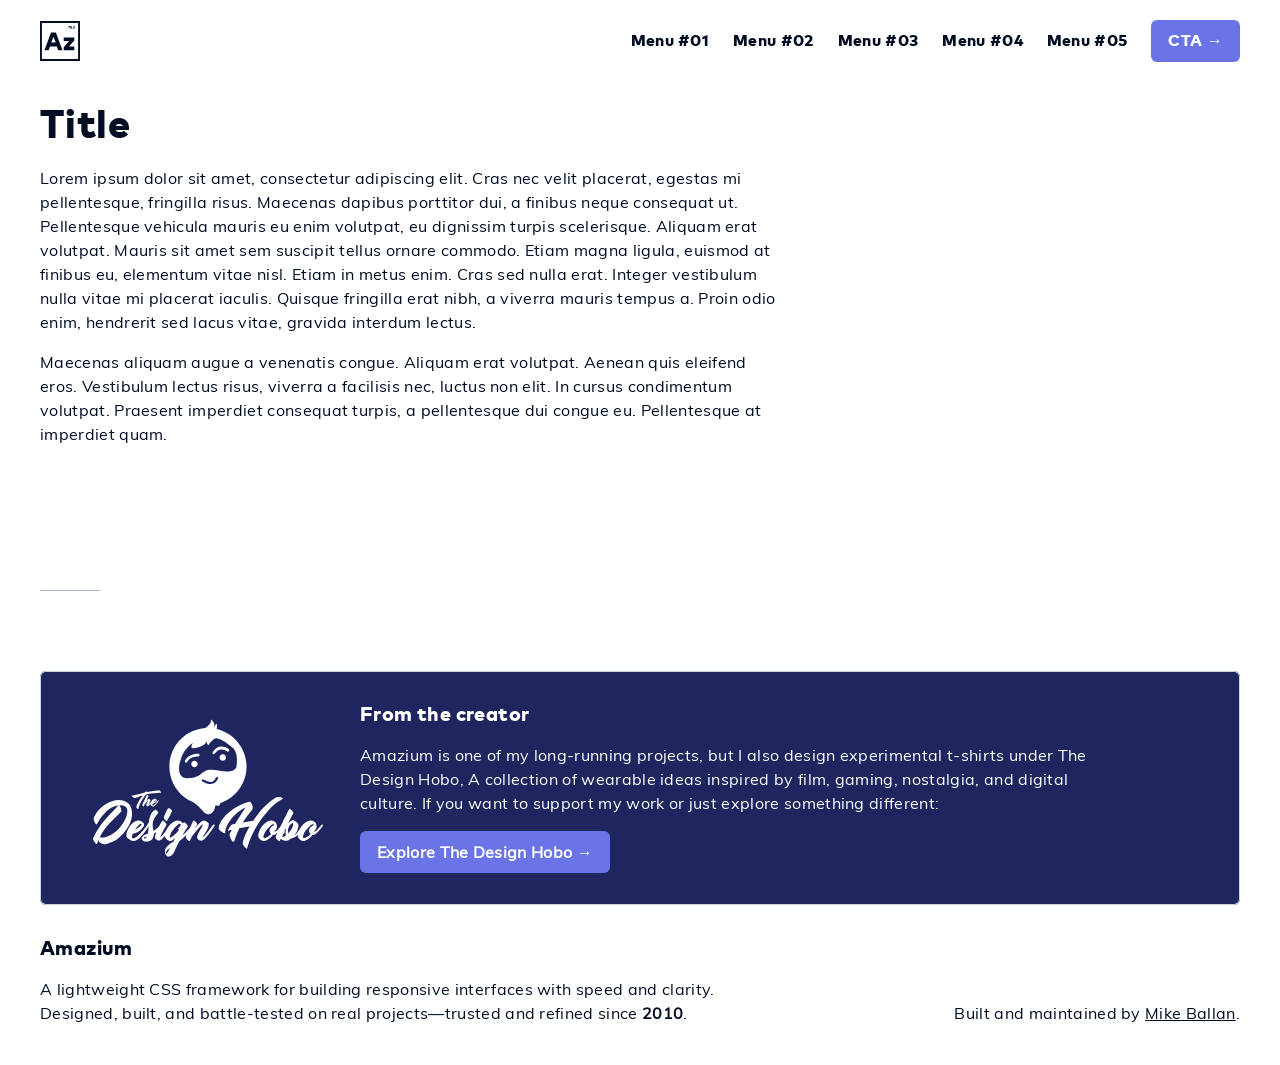
==== navigation.html @ b672241d "New Navigation component Adds new demo page for "Navigation" along with small JS and CSS" ====
<!doctype html>
<html lang="en">
<head>
	<meta charset="utf-8" />
	<title>Amazium</title>
	<meta name="description" content="">
	<meta name="author" content="">
	<!--[if lt IE 9]>
			<script src="http://html5shim.googlecode.com/svn/trunk/html5.js"></script>
	<![endif]-->

	<!-- Mobile Specific Metas -->
	<meta name="viewport" content="width=device-width, initial-scale=1, maximum-scale=1" />

	<!-- CSS - Amazium base -->
	<link rel="stylesheet" href="style/variables.css">
	<link rel="stylesheet" href="style/base.css">
	<link rel="stylesheet" href="style/utilities.css">
	<link rel="stylesheet" href="style/grid.css">
	<link rel="stylesheet" href="style/typography.css">
	<link rel="stylesheet" href="style/layout.css">

	<!-- CSS -->
	<link rel="stylesheet" href="style/avatar.css">
	<link rel="stylesheet" href="style/button.css">
	<link rel="stylesheet" href="style/card.css">
	<link rel="stylesheet" href="style/dialog.css">
	<link rel="stylesheet" href="style/lists.css">
	<link rel="stylesheet" href="style/navigation.css">
	<link rel="stylesheet" href="style/pill.css">
	<link rel="stylesheet" href="style/table.css">

	<!-- CSS - Forms -->
	<link rel="stylesheet" href="style/form-reset.css">
	<link rel="stylesheet" href="style/form-base.css">
	<link rel="stylesheet" href="style/form-behaviour.css">

	<!-- <script type="text/javascript" src="js/jquery-3.4.1.min.js"></script> -->
	<!-- <script type="text/javascript" src="js/active.js"></script> -->
	<script src="js/scripts.js" defer></script>
	
	<!-- Favicons -->
	<link rel="shortcut icon" href="images/favicon.ico">
	<link rel="apple-touch-icon-precomposed" href="images/apple-touch-icon.png">
</head>
<body>

<button class="hamburger" id="hamburger" type="button">
	<svg width="50" height="50" viewBox="0 0 50 50"><line class="line top" x1="12" y1="18" x2="38" y2="18"/><line class="line middle" x1="12" y1="25" x2="38" y2="25"/><line class="line bottom" x1="12" y1="32" x2="38" y2="32"/></svg>
</button>

<nav class="navigation" id="navigation">
	<div class="navigation__title">
		<a href=""><svg xmlns="http://www.w3.org/2000/svg" width="63" height="63" viewBox="0 0 63 63" class="icon icon--logo"><path d="M63 0v63H0V0zm-3 3H3v57h57zM25.044 18l10.352 28h-6.863l-2.043-5.88H15.77L13.728 46H7l10.352-28zM54 26v4.71l-8.332 9.643H54V46H37.354v-4.567l8.332-9.786h-8.332V26zm-32.802-1-3.427 9h6.854zm30.18-14.233q.224 0 .392.172a.574.574 0 0 1 0 .811.533.533 0 0 1-.786 0 .57.57 0 0 1-.002-.81.54.54 0 0 1 .396-.173m3.402-2.7v.807h-1.437l-.015.595h.361l.2.008q.481.044.768.304.343.312.343.83 0 .597-.392.955-.392.36-1.002.359-.41 0-.751-.144a1.8 1.8 0 0 1-.452-.27l-.124-.114.422-.643.111.094q.122.091.289.165.25.111.5.111.251 0 .385-.123a.43.43 0 0 0 .133-.331q0-.38-.511-.422l-.136-.006h-.907l.047-2.174zM48.956 8q.382 0 .693.128.31.13.498.38a.95.95 0 0 1 .188.585q0 .584-.554.85.645.267.645.88a.92.92 0 0 1-.2.59 1.23 1.23 0 0 1-.532.38 2 2 0 0 1-.738.129q-.407 0-.738-.128a1.23 1.23 0 0 1-.532-.382.92.92 0 0 1-.2-.588q0-.617.642-.882-.55-.265-.55-.85 0-.332.187-.583a1.15 1.15 0 0 1 .496-.38Q48.573 8 48.956 8m-1.767.068v.687l-1.447 3.1h-1.011l1.446-2.973h-1.643v-.814zm1.767 2.212a.62.62 0 0 0-.388.12.39.39 0 0 0-.157.326q0 .207.156.32a.64.64 0 0 0 .389.113.64.64 0 0 0 .386-.113.37.37 0 0 0 .156-.32.39.39 0 0 0-.157-.327.6.6 0 0 0-.385-.119m0-1.504a.53.53 0 0 0-.338.106.35.35 0 0 0-.134.295q0 .192.134.301.134.11.338.11a.5.5 0 0 0 .335-.11.37.37 0 0 0 .134-.301.35.35 0 0 0-.134-.295.53.53 0 0 0-.335-.106"/></svg></a>
	</div>
	<ol class="navigation__menu">
		<li><a href="">Menu #01</a></li>
		<li><a href="">Menu #02</a></li>
		<li><a href="">Menu #03</a></li>
		<li><a href="">Menu #04</a></li>
		<li><a href="">Menu #05</a></li>
		<li><a href="" class="btn">CTA →</a></li>
	</ol>
</nav>

<section class="demo--section">
	<div class="grid">
		<div class="grid__item grid__item--span-12">
		<h1>Title</h1>
		<p>Lorem ipsum dolor sit amet, consectetur adipiscing elit. Cras nec velit placerat, egestas mi pellentesque, fringilla risus. Maecenas dapibus porttitor dui, a finibus neque consequat ut. Pellentesque vehicula mauris eu enim volutpat, eu dignissim turpis scelerisque. Aliquam erat volutpat. Mauris sit amet sem suscipit tellus ornare commodo. Etiam magna ligula, euismod at finibus eu, elementum vitae nisl. Etiam in metus enim. Cras sed nulla erat. Integer vestibulum nulla vitae mi placerat iaculis. Quisque fringilla erat nibh, a viverra mauris tempus a. Proin odio enim, hendrerit sed lacus vitae, gravida interdum lectus.</p>
		<p>Maecenas aliquam augue a venenatis congue. Aliquam erat volutpat. Aenean quis eleifend eros. Vestibulum lectus risus, viverra a facilisis nec, luctus non elit. In cursus condimentum volutpat. Praesent imperdiet consequat turpis, a pellentesque dui congue eu. Pellentesque at imperdiet quam.</p>
		</div>
	</div>
</section>

<footer class="demo--section">
	<div class="grid">
		<div class="grid__item grid__item--span-12">
			<hr>
			<div class="card card--design-hobo">
				<div class="card__body">
					<div class="grid">
						<div class="grid__item grid__item--span-3 u-center">
							<svg xmlns="http://www.w3.org/2000/svg" viewBox="0 0 5667 3374" class="icon icon--hobo"><path d="m1539.64 2224.205.6.12 1.158.242 1.102.24.529.122 1.015.24.959.242.457.12.873.242q.843.24 1.573.482a22 22 0 0 1 2.239.897l.613.29q.625.305 1.292.663l.678.37.7.399.358.209.732.437.753.465.775.49 1.203.788 1.251.847.861.597.883.625.904.651.926.678.947.705.969.731.99.759 1.268.985.258.202q12.4 9.737 22.733 23.575t13.434 29.726-10.334 30.237l-1.165 1.355-1.62 1.897-2.128 2.519-2.244 2.682-2.847 3.436-3.014 3.67-1.57 1.925-3.265 4.025-3.433 4.26-3.6 4.497-3.766 4.732-3.267 4.124-2.697 3.417q-22.218 28.188-42.367 65.6-20.15 37.414-34.1 83.54-13.95 46.125-9.817 95.326l.247 3.36.255 3.33.263 3.297.27 3.267.28 3.234.287 3.203.445 4.746.463 4.675.318 3.077.163 1.526.33 3.03q.252 2.26.511 4.485l.35 2.951q.267 2.202.54 4.368l.371 2.872a605 605 0 0 0 3.468 23.14l1.317 7.59 1.086 6.205 1.076 6.108 1.419 7.996 1.402 7.824 1.04 5.757 1.373 7.526 1.354 7.355 1.005 5.405q16.534-9.225 32.55-20.5 16.017-11.275 32.55-24.6 20.667-17.427 37.717-34.851 16.442-16.803 33.363-37.419l1.254-1.532 2.666-3.592 2.037-2.933.504-.942q9.375-17.536 18.45-33.492l1.685-2.955 2.172-3.793 2.143-3.727 2.113-3.66 2.084-3.592 2.732-4.687 2.68-4.568 1.977-3.348 2.589-4.36 1.907-3.192 1.878-3.125 2.458-4.063 2.406-3.945 1.77-2.88 1.74-2.814 1.712-2.746 1.681-2.68 2.273-3.591 1.879-2.949 2.143-3.341 2.347-3.626 2.182-3.332 1.738-2.622 1.618-2.407 1.01-1.485.958-1.39 1.12-1.601.425-.599 1.002-1.392.742-1.006.687-.91.324-.42.46-.583.43-.53.269-.323q5.126-8.096 21.014 1.012 15.89 9.106 33.315 25.803 17.427 16.698 31.266 36.935l.893 1.32a156 156 0 0 1 3.3 5.126l.755 1.243q9.091 15.138 9.915 25.705l-.002.13-.015.28a8 8 0 0 1-.05.46l-.054.336-.068.358-.083.381-.098.404-.113.427-.129.449-.143.472-.159.494-.174.517-.189.54-.204.563-.219.585-.234.608-.38.955-.272.665-.436 1.04-.47 1.09-.505 1.142-.538 1.193-.77 1.67-.832 1.76-.663 1.381-.697 1.431-.982 1.988-1.313 2.613-1.407 2.754-1.541 2.977-1.959 3.753-1.516 2.887-2.617 4.95-2.175 4.082-2.82 5.26-2.337 4.33-3.64 6.703-3.16 5.775-3.938 7.157-4.101 7.405-4.405 7.914-4.5 8.056-4.597 8.198-2.335 4.152-4.74 8.412-3.62 6.402-4.909 8.66-3.745 6.59-3.799 6.668-1.278 2.24a2171 2171 0 0 0-2.47 4.34l-2.44 4.31-3.603 6.409-2.365 4.235-1.171 2.107-2.32 4.19-3.422 6.23-2.244 4.117-2.214 4.087-2.725 5.067-2.678 5.02-1.058 1.995-2.094 3.967q-1.038 1.977-2.063 3.938l-2.033 3.909-1.006 1.943-1.614 3.135-1.821 3.56-1.779 3.501-1.735 3.444-1.693 3.384-1.105 2.225-1.086 2.198-1.594 3.248-1.038 2.134-1.02 2.107-1 2.082-1.466 3.073-.953 2.017-.935 1.99-1.365 2.938-.887 1.926-1.295 2.84-1.252 2.782-.81 1.822-.792 1.796-.773 1.77-1.124 2.607-.461 1.087-.662 1.592-.421 1.035-.405 1.015-.39.995-.372.974-.53 1.422-.492 1.376-.457 1.33-.285.86-.268.84-.253.82-.236.8-.22.778-.204.758-.188.737-.172.717-.08.35-.148.687q-.07.338-.132.665l-.116.645a30 30 0 0 0-.183 1.228l-.068.583q-.03.287-.051.563l-.036.542q-.19 3.721 1.192 5.429 2.535 3.129 8.992-.515l.556-.322.284-.17.578-.36.294-.189.6-.396q.302-.204.613-.42l.627-.445.32-.232.648-.481.663-.507.677-.53.692-.556.705-.58.72-.604.734-.63.749-.653.98-.871.996-.9 1.011-.927 1.027-.955 1.305-1.233 1.328-1.277 1.353-1.32 1.376-1.365 1.119-1.123 1.706-1.736 1.157-1.192 1.172-1.22 1.187-1.249 1.81-1.925 1.226-1.318 1.24-1.346 1.257-1.373 1.271-1.402 1.287-1.43 1.302-1.457 1.318-1.486 1.333-1.513 1.348-1.542 1.363-1.569 1.38-1.597 1.393-1.625 1.41-1.653 2.508-2.961 2.731-3.242 2.773-3.308 2.815-3.374 1.9-2.286 2.885-3.484 3.91-4.747 2.983-3.638 3.023-3.703 4.097-5.041 3.121-3.858 3.163-3.923 4.282-5.334 3.26-4.078 4.413-5.539a2898 2898 0 0 0 30.752-39.391l2.72-3.553.542-1.286q6.84-16.165 15.287-32.404l.85-1.624q22.6-43.041 54.448-83.52t68.832-71.222q36.985-30.744 77.05-48.678t81.16-15.884q26.71 1.024 50.339 12.81 23.628 11.785 46.23 29.206 8.22 8.199 13.869 15.372 5.274 6.696 9.205 13.39l.555.957 20.546-26.644.137-.213q5.21-7.864 20.924 1.238 15.924 9.222 33.388 26.132 17.465 16.908 31.334 37.404.463.684.91 1.36l.882 1.346q12.146 18.746 13.104 32.137l-.186.532-.217.571-.195.485-.214.51-.234.535-.254.56-.273.586-.292.61-.475.963-.34.673-.548 1.056-.798 1.496-.428.786-.678 1.225-.722 1.282-.766 1.338-.81 1.395-.853 1.45-.897 1.508-.622 1.036-1.64 2.7-1.4 2.273-2.46 3.96-3.12 4.986-3.303 5.24-2.303 3.636-3.607 5.666-3.79 5.921-2.628 4.089-4.794 7.429-6.458 9.987-4.696 7.284-5.988 9.31-8.604 13.418-6.303 9.859-3.937 6.172-2.736 4.305-2.705 4.275-2.675 4.245-2.644 4.214-2.614 4.184-2.583 4.154-2.554 4.123-2.522 4.093-3.111 5.074-3.67 6.026-3.006 4.97-1.19 1.974-3.21 5.773-4.996 9.023-4.331 7.852-5.398 9.824-4.666 8.52-3.082 6.148 2.841-2.369a1270 1270 0 0 0 68.559-61.68q34.416-33.306 68.318-71.223a1433 1433 0 0 0 44.367-52.039l2.693-4.187 4.964-9.982 4.594-9.284 2.977-6.042 2.188-4.454 3.561-7.274 4.132-8.485 2.67-5.508 3.24-6.718 2.514-5.242 5.456-11.4 4.81-9.992 3.62-7.461 3.154-6.442 2.274-4.59 1.586-3.163 4.133-9.273 4.084-9.108 3.065-6.786 1.691-3.721 3.05-6.652 2.384-5.136 1.51-3.279 1.361-3.005.826-1.852.94-2.144.839-1.954.597-1.427.532-1.306.241-.607.331-.854.774-2.068.433-1.118.2-.497.278-.668.171-.393.16-.352.148-.31.201-.388.12-.207.055-.088.103-.145q.146-.186.24-.186.517 0 .517 1.024 4.97-7.869 19.954-.157l.84.44.427.23q16.044 8.708 33.124 25.614t30.02 36.886q12.939 19.98 12.939 34.323 0 2.423-2.892 7.07l-.462.728-.244.374-.513.768q-.266.39-.548.794l-2.095 2.985-2.147 3.036-1.093 1.537-2.224 3.112-2.274 3.162q-4.83 6.695-9.662 12.05l-1.32 1.448-.886.983-.55.62-.764.878-.47.55-.436.523-.594.73-.522.669-.307.41-.339.473-.288.43-.101.16-.178.298-.146.27-.628 1.074-1.237 2.135-1.211 2.116q-.3.525-.596 1.05l-1.171 2.088a399 399 0 0 0-2.265 4.118l-1.093 2.031-1.067 2.012a339 339 0 0 0-2.553 4.948l-.975 1.946q-8.661 17.43-13.082 31.81a1547 1547 0 0 1 58.485-76.332q30.537-37.398 59.521-65.574t55.38-44.57 47.1-13.32q1.034.17 2.123.385l1.103.224.561.12 1.143.256 1.17.277q1.479.36 3.043.788l1.264.352.643.184 1.304.384 1.332.406 1.359.427 1.385.448.703.232 1.426.48 1.453.502 1.854.657 1.896.69.77.286 1.562.587 1.587.608 1.615.63 1.642.65 1.668.673q20.185 8.197 39.336 19.468 19.15 11.27 33.124 25.614t15.01 28.689q1.035 39.96-12.422 78.381-13.457 38.423-34.16 75.308a959 959 0 0 1-42.684 69.039l-1.827 2.682q-23.808 34.836-43.476 68.648-5.175 8.198-8.28 15.369-3.106 7.172-1.036 9.221 2.688 3.327 9.742-.907l.571-.35.586-.376.599-.399.305-.209.935-.662.641-.472.655-.496.67-.52.339-.269 1.04-.844.711-.592.725-.617.739-.641.868-.768.998-.896 1.013-.925 1.03-.953 1.043-.982.528-.5 1.337-1.285 1.361-1.328.551-.544 1.114-1.108 1.13-1.137 1.145-1.165 1.16-1.193 1.176-1.222 1.191-1.25 1.207-1.277 1.222-1.307 1.238-1.334 1.253-1.363 1.268-1.391 1.284-1.42 1.3-1.447 1.315-1.476 1.33-1.504 1.346-1.532 1.362-1.56 1.376-1.59 1.393-1.617 2.117-2.478 1.431-1.688 2.673-3.17 2.713-3.234 2.754-3.298 3.734-4.496 2.848-3.448 3.86-4.696 3.932-4.81 2.997-3.682 3.036-3.746 4.112-5.095 5.241-6.528 5.353-6.706 3.266-4.109 1.098-1.384a3002 3002 0 0 0 52.792-68.648l54.458-72.958 6.305-8.425 7.133-9.5 5.923-7.858 6.688-8.838 6.448-8.482 4.459-5.841 4.337-5.66q7.245-6.147 15.527-6.66 8.28-.51 13.974 3.075t7.764 11.27q2.07 7.684-1.035 16.906l-6.954 10.899-5.409 8.435-4.25 6.608-9.778 15.145-6.406 9.883-10.162 15.628a2032 2032 0 0 1-14.634 22.144l-3.352 4.987a2247 2247 0 0 1-12.019 17.643l-3.516 5.095-3.552 5.12a2490 2490 0 0 1-10.875 15.5l-3.698 5.215-3.734 5.24a2366 2366 0 0 1-62.108 82.991q-32.09 40.984-63.144 72.746t-59.521 50.205-50.204 15.37q-12.423-2.05-28.984-9.222a189.3 189.3 0 0 1-31.572-17.418q-15.01-10.245-25.361-23.053t-10.352-27.152q-2.07-23.566 7.246-51.742t24.844-58.914q20.158-41.901 44.241-78.459l1.305-1.972q24.844-37.397 44.511-76.332l.93-1.942.91-1.915 1.753-3.747 1.26-2.738.812-1.79 1.18-2.636.758-1.722.738-1.694.717-1.667.695-1.64 1.002-2.408.642-1.57.62-1.544.302-.761.588-1.502.567-1.474.81-2.16.762-2.099.481-1.364.347-1.012.328-.986q.159-.487.307-.96l.289-.936.136-.458.259-.896q.31-1.106.56-2.13l.19-.807.17-.782.15-.756q1.262-6.688-.665-9.232-2.259-2.794-7.905-.406l-.546.239q-.83.376-1.728.858l-.607.334-.31.175-.629.368-.645.392-.661.416-.336.216-.684.451-.699.474-.714.498-.73.521-.745.545-.76.568-.777.592-.79.615-.402.316q-.527.417-1.061.847l-1.078.875-1.094.9-1.111.93-1.128.955-1.144.982-1.161 1.01-1.475 1.3-1.5 1.342-1.22 1.104-1.235 1.132-1.885 1.748-1.278 1.199-1.947 1.85-1.985 1.91-1.344 1.307-1.361 1.335-1.377 1.361-1.395 1.39-1.41 1.415-1.428 1.443-1.444 1.47-1.46 1.497-1.478 1.524-1.494 1.55-1.51 1.58-1.528 1.604-1.762 1.864-3.007 3.195-3.051 3.26-3.095 3.326-2.088 2.254-3.169 3.434-3.212 3.5-3.257 3.566-3.3 3.63-2.226 2.458-3.374 3.74-3.418 3.805-3.462 3.87-2.332 2.617-2.352 2.646-4.763 5.378-3.624 4.11q-27.948 31.763-56.415 66.087a3955 3955 0 0 0-52.078 64.115l-7.05 8.893-4.174 5.283-4.086 5.18-6.933 8.82-3.84 4.9-3.748 4.796-6.345 8.147-4.364 5.628-5.052 6.542-3.256 4.233-2.228 4.422-2.187 4.36-1.434 2.875-2.814 5.667-1.38 2.794-2.033 4.14-1.333 2.727-1.965 4.04-1.287 2.659-1.896 3.939-1.24 2.592-1.827 3.839-1.194 2.525-1.758 3.738-1.715 3.678-1.674 3.618-1.093 2.378-1.605 3.517-1.047 2.31-1.536 3.417-1 2.244-.983 2.218-1.645 3.726-1.408 3.151-1.358 3.004-1.052 2.297-.515 1.113-1.005 2.155-.974 2.061-.943 1.967-.911 1.871-.664 1.342-.857 1.707-.622 1.218-.605 1.165-.587 1.111-.57 1.059-.552 1.005-.358.64-.523.918-.339.582-.33.558-.324.534-.623.998-.3.464-.435.651-.417.598-.269.37-.26.345-.377.474-.242.287-.233.263-.226.239-.11.11q-5.175 8.197-20.703 0t-32.09-24.59q-16.56-16.393-30.018-36.373t-14.492-34.323a11.5 11.5 0 0 1-.093-1.943l.02-.499q.015-.255.036-.522l.051-.546.031-.282.074-.583.088-.607.104-.63.119-.655.133-.68.073-.348.24-1.082.179-.751.194-.776.209-.8.224-.823.239-.848.254-.872.27-.896.283-.92.3-.945.314-.969.5-1.498.352-1.028.367-1.053.382-1.077.397-1.102.624-1.697.658-1.751.691-1.806.726-1.86.76-1.914 1.215-3.02 1.514-3.715 1.307-3.17 1.077-2.586 1.665-3.96 1.144-2.693 1.17-2.738 1.232-2.862-.705.738q-24.39 25.479-48.627 47.97l-1.671 1.548a2078 2078 0 0 1-129.445 110.164l-7.965 16.321-6.664 13.603-8.695 17.687-9.102 18.446-6.612 13.364q-.96 1.936-1.922 3.889l-1.93 3.923-1.938 3.957-1.946 3.992-1.954 4.026-1.963 4.061-1.97 4.095-1.979 4.13-1.986 4.164-1.995 4.198-2.003 4.233-2.011 4.267-2.02 4.301-2.027 4.336-2.035 4.37-2.043 4.406-2.052 4.439-2.06 4.473-2.068 4.508-2.076 4.543-2.084 4.577-3.141 6.93-20.622 43.517-10.246 21.723-1.116 2.356-1.106 2.322-1.098 2.286-1.628 3.365-1.074 2.2-1.064 2.164-1.056 2.13-1.046 2.094-1.036 2.06-1.028 2.026-1.018 1.99-1.008 1.955-1 1.921-.99 1.886-1.468 2.763-.966 1.799-.958 1.763-.948 1.73-1.172 2.111-.233.416q-9.76 17.422-19.519 30.231l-1.363 1.78-.695.898-1.414 1.816-.72.917-1.466 1.852q-.743.932-1.5 1.876l-1.535 1.901-1.568 1.926-1.603 1.95-1.637 1.973-1.67 1.999-1.706 2.022-1.74 2.048-1.773 2.071-1.808 2.096-.917 1.057-1.736 1.29q-.867.64-1.729 1.265l-1.72 1.241q-8.583 6.145-16.768 11.07l-1.633.972q-23.213 13.688-43.19 17.468-29.794 5.636-51.881-5.124-22.088-10.761-35.957-33.306t-18.492-50.214-.514-56.876 18.492-52.776q36.984-58.413 84.755-95.818 46.887-36.712 105.154-72.93l2.203-1.367 40.066-89.156-2.32 2.309-2.398 2.372-3.315 3.261-3.45 3.374-3.584 3.486-3.72 3.6-4.348 4.182-.494.474a475 475 0 0 1-27.738 24.594q-14.382 11.786-28.251 20.496t-26.197 9.736q-14.383 2.05-30.307-2.05t-28.252-11.273q-31.847-17.42-59.071-44.578-27.225-27.155-30.307-62a191 191 0 0 1-.202-4.434l-.047-1.593-.543.656q-21.904 26.367-43.313 48.327l-1.338 1.369q-30.752 31.369-58.942 49.584-1.375.888-2.735 1.726l-1.355.825q-25.675 15.441-45.627 12.627-12.3-2.023-27.677-8.095t-28.19-15.685-22.04-21.25q-9.225-11.637-9.225-25.804-1.025-31.37 10.763-72.858 8.454-29.749 20.332-61.058l1.224-3.211-.006-.004-.758.547a355 355 0 0 1-7.151 4.985l-.93.63q-24.284 16.401-53.217 31.776 0 23.576-4.65 47.15-4.65 23.576-16.017 52.276-17.567 43.05-50.117 64.064-32.55 21.012-67.167 28.188t-65.617 3.587l-1.922-.228-1.892-.234-.935-.12-1.847-.246a299 299 0 0 1-2.713-.38l-1.771-.263-.874-.134-1.726-.274q-1.283-.207-2.531-.423l-1.65-.29-.814-.148-1.604-.302-2.35-.465-1.53-.319q-.756-.161-1.498-.325l-1.468-.333a154 154 0 0 1-2.846-.687l-1.377-.354-1.347-.36q-7.993-2.187-13.805-4.878-46.5-21.525-49.084-58.425-2.582-36.9 30.484-70.726 12.16-12.925 37.098-24.038l1.735-.764q1.313-.571 2.66-1.139l1.81-.753q1.37-.564 2.774-1.122l4.59-1.807 10.061-3.934 7.859-3.054 9.506-3.675 12.76-4.902 13.36-5.101 9.244-3.512 9.51-3.6q7.233-46.125 10.85-95.327l.264-3.562.265-3.53.534-6.96.54-6.832.408-5.038.412-4.964.414-4.892.418-4.818.42-4.746.283-3.122.426-4.624.428-4.55.432-4.477.435-4.403.439-4.33.44-4.258.445-4.184.298-2.749.45-4.062q0-1.025.028-1.993l.035-.957-.086-.011-1.819 2.91-1.421 2.261-1.446 2.292-2.969 4.677-1.522 2.386-2.33 3.636-3.195 4.956-3.295 5.081-3.396 5.205-2.613 3.986-2.669 4.055-2.726 4.125-3.16 4.762-2.78 4.18-4.223 6.331-4.285 6.402-2.89 4.307-2.92 4.34-4.429 6.568-4.491 6.64-4.554 6.71-3.07 4.514-4.656 6.83-4.719 6.902-.972 1.406-1.968 2.834q-.993 1.424-2 2.861l-2.547 3.616-2.596 3.66-1.053 1.476-2.13 2.972-2.707 3.756-2.757 3.799-2.243 3.07-2.275 3.099-2.307 3.126-2.339 3.154-2.371 3.182-2.404 3.21-2.436 3.238q-19.619 26.016-41.817 52.54a1321 1321 0 0 1-45.43 51.52q-23.232 24.995-44.915 43.358-6.79 6.338-15.029 12.81l-1.75 1.364q-1.325 1.025-2.686 2.052l-1.83 1.372q-12.004 8.926-26.717 18.109-29.427 18.363-56.272 22.444-11.626 1.641-28.264-.018l-1.813-.189a231 231 0 0 1-6.577-.813q-1.448-.2-2.858-.408l-1.864-.282-.92-.143-1.814-.294-1.78-.3q-.442-.076-.879-.154l-1.731-.312a215 215 0 0 1-2.535-.483l-1.648-.332q-.816-.168-1.615-.34l-1.582-.347-1.55-.354q-8.043-1.884-14.258-4.192l-.588-.22a206 206 0 0 1-8.365-3.32l-1.747-.745a268 268 0 0 1-5.388-2.392l-1.845-.85a326 326 0 0 1-5.683-2.714l-1.944-.957-1.968-.985q-.99-.499-1.992-1.01l-2.017-1.039-1.018-.529-2.054-1.077a461 461 0 0 1-2.078-1.105l-2.104-1.131q-21.683-11.733-41.816-27.545t-34.59-33.667q-14.454-17.853-15.487-35.196-3.098-35.707 7.227-78.045 10.326-42.337 30.976-85.186 20.65-42.848 49.56-82.635t64.016-70.394 73.825-48.459 80.02-15.813q26.845 1.02 50.076 12.753 23.232 11.732 46.98 29.075 6.29 6.216 11.353 12.079l1.11 1.298q12.317 14.56 16.963 26.92 6.712 17.854 3.614 34.177t-14.455 32.136l-1.7 2.357-1.733 2.384q-.876 1.2-1.768 2.413l-1.802 2.44-1.835 2.47-.93 1.244-1.887 2.51-1.92 2.54-.974 1.28-1.971 2.58q-.995 1.296-2.006 2.608l-2.04 2.637-2.073 2.664-3.174 4.05q-26.846 35.707-59.37 60.7-32.524 24.996-64.531 41.829t-60.919 25.505l-1.01.301-2.004.59-1.978.571-1.953.552-1.927.533-1.901.515-1.877.495-1.85.477-1.826.458q-.906.224-1.8.438l-1.775.42-.877.204-1.737.392q-.862.19-1.71.373l-1.686.354-1.66.335q-.825.163-1.635.317l-1.61.297q-9.18 1.658-16.68 2.07-.55 1.087-1.082 2.158l-1.046 2.122a269 269 0 0 0-5.099 11.022q-3.098 7.141-5.162 13.263a516 516 0 0 0-9.81 27.545q-4.646 14.283-6.194 26.525t2.581 20.914 17.553 10.712q18.114 2.557 43.796-7.703l1.563-.634a194 194 0 0 0 8.848-3.905q24.393-11.478 51.4-30.702l2.405-1.724a513 513 0 0 0 15.89-11.953q37.17-29.075 76.405-69.373 38.344-39.382 73.73-86.07l1.644-2.176 66.306-87.1.992-1.808.039-.163q.63-2.536 1.803-5.253l.225-.511 56.834-91.227.082-1.66q1.07-20.811 4.05-44.465 3.102-24.6 11.368-51.251 11.366-45.1 29.45-85.076 18.083-39.975 40.817-63.551l2.33-2.304 1.528-1.504 2.256-2.208 2.211-2.15 2.168-2.093 2.821-2.701 2.064-1.959 1.352-1.273 1.332-1.249 1.312-1.222 1.931-1.786 1.264-1.158 1.243-1.133 1.224-1.107 1.204-1.082 1.184-1.056 1.74-1.536 1.136-.992 1.666-1.44 1.086-.929 1.066-.902 1.047-.877 1.027-.851 1.008-.826 1.22-.99 1.794-1.431.587-.464 1.16-.905 1.138-.878 1.118-.85 1.638-1.223 1.067-.78 1.304-.937 1.272-.893q.502-.348.995-.683l.974-.655q.48-.32.953-.628l.933-.6.912-.57q.226-.141.448-.276l.881-.53.861-.502a55 55 0 0 1 3.619-1.915l.376-.178q8.784-4.1 13.95-3.075M1897 3159l-29.028 25.723-1.945 1.72-1.968 1.755-1.993 1.789-2.016 1.822-2.04 1.858-2.064 1.891-2.087 1.926-3.176 2.953-2.147 2.011-2.171 2.046-2.195 2.08-2.219 2.114-3.372 3.235-1.136 1.096q-16.515 15.948-27.526 32.411t-13.513 30.353q-2.503 13.89 10.51 22.122 6.347 3.625 14.681-4.753l.54-.553a48 48 0 0 0 1.644-1.809l.556-.653q.14-.165.28-.335l.563-.69q.564-.704 1.137-1.457l.575-.765.579-.79.291-.405.732-1.038.443-.642q.803-1.175 1.64-2.427l.676-1.013 1.11-1.682 1.138-1.745 1.167-1.808.793-1.24 1.214-1.914 1.663-2.65 1.28-2.062 1.752-2.847 2.26-3.717 1.394-2.315 1.903-3.184 2.45-4.14 2.017-3.438 1.027-1.761 2.093-3.607 1.602-2.779 2.734-4.772 2.244-3.945 2.876-5.089 10.045-19.385 6.471-12.511q8.009-15.495 15.572-32.812zm2675.48-1251.86q33.475 1.536 58.71 10.751 25.236 9.216 38.11 22.528a64 64 0 0 1 2.238 2.431l.578.675q9.318 11.066 3.88 17.374-57.68 23.55-121.025 67.583-63.345 44.031-128.75 104.958t-131.325 135.678-127.72 159.741-118.965 177.661-105.575 188.413-85.49 193.02-59.74 191.486q-1.882 6.55-10.215 3.694l-.638-.229a28 28 0 0 1-.992-.393q-9.784-4.097-22.66-14.336-12.874-10.24-26.265-25.6-13.389-15.36-24.72-30.72t-18.54-28.67q-7.21-13.313-5.15-20.48.295-8.778 1.514-18.767l.253-2.01q1.05-8.087 2.69-16.952l.42-2.228q.215-1.12.438-2.252l.457-2.277q.232-1.145.475-2.3l.493-2.326q.252-1.168.512-2.349l.531-2.373.549-2.398q.279-1.204.568-2.422l.586-2.446.3-1.233.613-2.482.633-2.507.323-1.263.66-2.543.337-1.28.688-2.58.35-1.3a743 743 0 0 1 4.538-16.001l.974-3.27.495-1.644 1.006-3.304.512-1.661 1.04-3.34 1.062-3.362a963 963 0 0 1 6.834-20.66l1.216-3.524 1.238-3.547.627-1.783 1.272-3.582.644-1.8 1.304-3.616 1.326-3.64q.67-1.826 1.349-3.663l1.37-3.686q1.036-2.775 2.097-5.573l1.426-3.744a1334 1334 0 0 1 2.18-5.66l1.48-3.802q1.16-2.961 2.346-5.948l1.595-3.99q.804-2.002 1.62-4.013l1.645-4.034a1278 1278 0 0 1 2.514-6.089l1.707-4.085.863-2.05 1.745-4.117q10.982-25.796 23.914-53.224l2.082-4.399q2.094-4.41 4.238-8.86l2.157-4.462 2.181-4.483 2.207-4.503 2.231-4.525q17.757-35.883 37.98-73.403l3.127-5.782q3.926-7.24 7.943-14.54l3.228-5.85a2880 2880 0 0 1 18.277-32.518l-9.053 1.266-9.097 1.278-13.724 1.94-9.203 1.31-13.884 1.985-9.31 1.34-9.352 1.35-9.395 1.364-14.173 2.068-14.268 2.095-9.566 1.411q-62.315 9.215-127.205 20.48-41.2 79.871-71.585 157.693t-57.164 163.838q-9.27 27.647-28.325 17.92-9.4-4.8-19.052-14.458l-1.044-1.059q-4.44-4.558-8.934-10.143l-1.058-1.328a201 201 0 0 1-6.379-8.565l-1.068-1.527-1.07-1.556-.535-.788q-20.085-29.696-35.535-70.655-15.212-40.33-15.447-75.695l-.003-1.104 57.68-111.614-5.259 1.587a3441 3441 0 0 1-41.606 12.237 923 923 0 0 0-46.865 14.848q-6.545 2.789-5.027-5.391l.112-.567.063-.293.14-.605.077-.312a69 69 0 0 1 1.688-5.608l.386-1.098q.898-2.5 2.043-5.246l.522-1.233q.4-.933.828-1.895l.583-1.294.607-1.318.313-.668.643-1.354.669-1.38.693-1.403.717-1.427.742-1.452.869-1.673.998-1.9 1.026-1.93 1.055-1.963 1.084-1.995 1.112-2.027 1.14-2.058 1.17-2.091 1.197-2.122 1.226-2.155 1.254-2.186 1.283-2.218 1.312-2.25 1.34-2.282 1.368-2.313 1.398-2.346 2.149-3.578q12.36-20.48 25.235-38.4t24.72-30.719l.462-.498.915-.974.9-.944.887-.914.872-.885q.432-.434.858-.854l.843-.824.416-.401.823-.78a93 93 0 0 1 1.992-1.818l.773-.674.758-.645q.75-.63 1.473-1.2l.715-.555.7-.525q2.95-2.169 5.383-3.256l.285-.125 79.31-17.407 3.793-6.408q56.976-96.123 118.776-192.245 63.861-99.327 132.87-201.725-77.25 33.792-146.26 83.455t-126.174 107.006-101.97 118.782q-44.805 61.44-74.16 118.782-29.355 57.343-42.745 106.494l-.586 2.176-.286 1.082-.559 2.15q-.549 2.142-1.062 4.249l-.503 2.098-.245 1.043-.476 2.073q-8.873 39.219-4.523 66.024 2.06 13.312-7.725 14.848t-26.265-4.608-36.565-17.92q-20.085-11.775-37.595-25.6-17.511-13.823-30.9-27.135-13.39-13.311-15.45-23.551-13.39-34.816 2.06-89.599 13.336-47.286 46.24-101.44l1.617-2.645a648 648 0 0 1 7.563-12.006l1.745-2.691q19.435-29.818 44.125-60.525l2.421-2.997q27.38-33.75 61.089-68.572 65.919-68.095 152.955-132.094 87.035-63.999 193.124-117.246 106.09-53.247 227.63-88.062 5.657-2.812 7.862 5.528l.158.633.15.663.07.344 3.09-5.12.135-.195q4.16-5.826 14.8 1.73 10.816 7.68 22.66 24.064 11.845 16.384 22.66 39.424t15.45 48.639.515 51.199-20.6 46.08l-3.933 4.722-1.957 2.355-3.895 4.698-3.87 4.681-3.845 4.666-3.82 4.65-1.9 2.318-3.78 4.625-3.756 4.608-3.73 4.593-3.706 4.576-1.843 2.282-3.667 4.552-3.642 4.535-3.617 4.52-3.591 4.502-1.786 2.246-3.553 4.478-3.528 4.463-4.374 5.555-4.335 5.53-4.295 5.504-4.256 5.479-3.375 4.365-3.35 4.348-3.326 4.333-1.653 2.16-3.287 4.308-3.262 4.292-4.845 6.407-3.199 4.25-3.173 4.236-4.712 6.322-3.11 4.194-4.617 6.26-1.527 2.08q-1.93 2.633-3.848 5.258l-3.822 5.243-3.793 5.227-1.886 2.607-3.753 5.204q-4.672 6.495-9.26 12.94l-3.655 5.149a2841 2841 0 0 0-19.612 28.037l-3.477 5.047q-4.328 6.299-8.57 12.548l-3.38 4.992-3.351 4.976-3.325 4.96q-1.655 2.477-3.297 4.946l-3.269 4.93-1.624 2.458-3.228 4.906a2322 2322 0 0 0-9.519 14.623l-3.117 4.843-1.549 2.415 255.44-40.96 2.236-3.37q52.644-79.22 114.67-158.93a2009 2009 0 0 1 134.414-155.646q71.07-74.238 148.32-139.774 77.25-65.535 160.68-115.71 32.96-15.36 66.435-13.823m-3913.776 77.856q84.33 6.141 141.408 34.29 57.077 28.147 91.53 70.114 34.451 41.966 50.392 93.656 15.66 50.784 18.914 104.036l.112 1.903q4.113 69.603-9.77 136.135-13.884 66.531-40.623 128.457-26.74 61.926-63.248 118.222-36.51 56.296-76.617 104.916-40.109 48.62-81.76 89.05a1470 1470 0 0 1-6.145 5.93l-3.815 3.648-3.795 3.6-3.022 2.848q-6.785 6.373-13.44 12.448l-2.952 2.686q-2.21 2.003-4.405 3.972l-2.92 2.612-2.907 2.582-3.617 3.186-3.597 3.14q-1.434 1.247-2.863 2.48l-2.85 2.448a974 974 0 0 1-4.252 3.62l-2.818 2.375a918 918 0 0 1-4.205 3.508l-2.786 2.302a851 851 0 0 1-8.285 6.73q-19.258 16.327-45.936 32.654l-2.498 1.52a549 549 0 0 1-10.312 6.074l-2.658 1.52a626 626 0 0 1-9.557 5.315q-43.194 23.543-90.501 42.99t-94.1 31.73q-46.794 12.285-83.817 13.307-18.511 0-40.108-8.189t-41.137-21.494a178.7 178.7 0 0 1-34.967-31.22q-15.426-17.91-22.625-38.383a616 616 0 0 0-16.969 44.013 1451 1451 0 0 0-13.801 42.445l-1.11 3.616q-3.086 10.236-12.342 6.653-8.45-3.27-19.045-13.795l-1.014-1.019q-.509-.517-1.024-1.051-11.826-12.283-24.168-29.684-12.34-17.4-22.11-34.8-9.77-17.402-15.941-32.755l-.226-.566-.434-1.115a100 100 0 0 1-.802-2.162l-.366-1.047a82 82 0 0 1-.36-1.072l-.335-1.048c-2.105-6.729-2.627-11.898-1.59-15.508q37.022-85.98 78.673-159.677t87.93-140.228q46.28-66.533 98.215-127.946 51.935-61.414 109.527-123.852l5.775-6.253q4.346-4.695 8.727-9.412l5.86-6.298q2.937-3.153 5.892-6.315l5.926-6.333 7.455-7.942 7.507-7.97 6.044-6.396 6.076-6.414 6.11-6.432 6.144-6.45 6.177-6.467 3.101-3.24 6.227-6.495q3.122-3.252 6.26-6.513l6.295-6.53 6.327-6.548 6.36-6.567q3.19-3.287 6.395-6.584l10.118-10.4 9.281-9.555 9.36-9.655 9.438-9.754 11.908-12.332 7.204-7.473 7.248-7.53 12.18-12.673 12.301-12.828 9.93-10.374 7.5-7.846 12.596-13.2 12.72-13.355 7.691-8.087q-102.842 13.305-186.144 64.484-83.302 51.18-150.15 120.27-66.846 69.09-117.24 145.858l-2.827 4.315-4.199 6.436-2.77 4.266-2.748 4.247-2.725 4.228-2.701 4.208-2.68 4.188-2.656 4.17-2.633 4.149-2.61 4.13-2.588 4.11-2.565 4.091-2.542 4.072-2.52 4.052-3.116 5.038-3.081 5.007-2.44 3.983-2.416 3.965-2.393 3.945-2.37 3.925-2.348 3.906-2.325 3.886-2.302 3.867-2.28 3.847-2.256 3.828-2.234 3.809-2.21 3.788-2.188 3.77-2.165 3.75-2.142 3.73-2.12 3.711-2.096 3.691-1.04 1.839-2.062 3.662q-1.025 1.827-2.039 3.643-3.086 6.14-12.855-.512-9.77-6.653-21.083-22.007-11.313-15.353-22.11-37.36a198.2 198.2 0 0 1-15.941-46.06q-5.142-24.054-2.571-48.108t17.997-44.525q35.994-78.815 102.328-153.535 66.333-74.72 150.664-131.528t179.46-88.539q95.127-31.73 189.743-25.59M4853.59 2203.56l.824.422.84.445q.423.228.855.468 16.61 9.247 33.741 26.2 17.13 16.95 31.146 37.5 14.015 20.547 15.053 34.932l-5.972 12.893-.538 1.15-.844 1.782-.586 1.224-.917 1.893-1.289 2.628-1.017 2.05-1.425 2.835-1.119 2.205-1.162 2.272-2.034 3.935-1.278 2.45-1.772 3.371-4.958 9.354-3.222 6.108-4.015 7.652-3.468 6.646-4.311 8.297-2.216 4.28-3.018 5.845-1.732 3.363-3.48 6.768-3.497 6.822-3.516 6.876-3.534 6.932-3.553 6.986-3.572 7.042-3.59 7.096-2.339 4.758-2.312 4.685-3.039 6.133-2.247 4.514-2.22 4.442-2.916 5.808-2.867 5.678-2.117 4.174-2.09 4.1-1.379 2.693-2.044 3.98-2.682 5.19-1.323 2.547-1.96 3.76-.648 1.237q-13.977 26.673-25.072 51.446l-.883 1.98 23.878-23.631 1.691-1.664a385 385 0 0 1 26.34-23.508q14.535-11.816 28.55-20.034 14.016-8.22 26.474-10.274 14.535-2.055 30.627 2.054 16.092 4.11 28.55 11.302 15.573 9.247 31.146 20.548t28.03 24.658q12.46 13.356 20.765 29.281t9.343 33.39q2.077 27.74-4.672 59.077-6.748 31.336-19.725 64.213t-32.703 65.754a564.5 564.5 0 0 1-43.604 62.672q51.91-33.905 92.399-95.549 14.896-22.603 30.266-42.386l3.202-4.101 1.314-2.069.25-.493.88-1.725q22.089-43.12 53.94-83.675t68.837-71.355q36.987-30.801 77.057-48.768t81.167-15.913q26.713 1.026 50.344 12.833t46.235 29.26l.691.695 1.361 1.38q20.86 21.318 27.23 37.967 6.678 17.454 3.595 32.854 11.302 14.373 10.275 39.014-1.012 24.279-18.981 52.543l-2.853 4.467-3.02 4.704-2.217 3.433-2.178 3.353-1.429 2.19-1.41 2.153-1.393 2.118-1.375 2.082-2.029 3.055-1.33 1.992-1.96 2.92-1.921 2.84-1.88 2.758-2.527 3.684-1.25 1.837-1.79 2.657-1.238 1.862-1.275 1.936-1.211 1.863-.773 1.202-.745 1.17-.717 1.137-1.023 1.646-.647 1.056-.619 1.025-.59.992-.564.96-.792 1.38-.493.88-.687 1.258-.397.75-.347.673-.324.649-.301.624-.408.89-.243.563-.113.272-.21.525-.095.254-.174.489q-1.302 3.81.342 4.468.59.236 1.801-.016l.36-.081q.185-.046.383-.102l.41-.121.435-.142.46-.16.487-.182.511-.2.537-.221.562-.24.588-.261.613-.28.638-.3.664-.321.69-.34.714-.36 1.12-.577 1.176-.621.816-.44 1.272-.696 1.33-.74 1.385-.786a114 114 0 0 0 4.786-2.733l1.24-.756q.624-.385 1.258-.785l1.275-.814.644-.418 1.301-.858q.655-.435 1.319-.887l1.336-.916q1.01-.698 2.037-1.428l1.38-.99q.695-.501 1.398-1.017l1.414-1.047.714-.535 1.442-1.09a282 282 0 0 0 3.679-2.855l1.502-1.192.758-.608 1.528-1.236.771-.629 1.555-1.28q17.98-14.888 37.501-34.394a857 857 0 0 0 38.015-40.554l4.072-4.646 3.995-4.582 2.622-3.02 2.587-2.99 2.554-2.964 2.52-2.935 2.486-2.907 2.452-2.878 2.419-2.85 3.564-4.224 2.334-2.78 2.3-2.752 24.659-31.827.436-.368q7.005-5.808 14.975-6.306 8.22-.513 13.87 3.08 5.651 3.593 7.706 11.294 1.99 7.46-.84 16.364l-.187.576-25.686 33.881-27.74 35.934-2.433 3.076a1277 1277 0 0 1-53.049 62.632q-28.768 31.828-65.755 56.468l-3.452 2.404-4.972 3.434-4.925 3.377-6.108 4.164-8.284 5.615q-17.467 11.807-30.823 11.807-6.165 1.028-12.33.513-6.164-.513-11.3-1.54-17.467 23.614-36.988 44.148a370 370 0 0 1-42.125 37.988l-1.193.948-1.23.97-1.266.988-1.969 1.521-1.358 1.04-2.108 1.596-2.19 1.642-2.273 1.687-1.562 1.15-1.599 1.17-2.467 1.793-1.69 1.22-2.606 1.868-2.688 1.914q-15.925 11.294-34.42 22.074a310 310 0 0 1-38.528 18.993q-20.035 8.214-36.474 9.24-14.384 2.054-30.309-2.053t-28.254-11.293q-15.412-8.214-30.823-19.508t-27.74-25.153-20.55-29.261-9.246-32.854q-1.375-16.033.215-33.393l.095-1.008-.868.931a1450 1450 0 0 1-15.981 16.851l-2.689 2.78q-24.917 25.686-61.253 42.124l-2.209 1.04-2.184 1.014-2.16.99-2.134.966-2.11.941-2.086.917-2.06.893q-1.538.66-3.045 1.292l-2 .832-1.973.806a312 312 0 0 1-5.775 2.274l-1.875.71a255 255 0 0 1-6.37 2.288l-1.763.6q-2.19.733-4.303 1.39-18.168 5.65-33.74 7.705-36.337 29.795-76.308 46.747-39.97 16.953-79.421 14.898-26.993-2.055-50.871-13.357-23.88-11.301-46.719-28.767l-9.344-9.247-2.84 5.637-2.687 5.37-2.942 5.925-1.198 2.428-2.281 4.654-1.785 3.675-1.02 2.115-1.301 2.716-1.531 3.228-1.35 2.864-.984 2.061-.941 1.94-.455.924-.877 1.757-.834 1.635-.4.772-.582 1.101-.374.696-.54.987-.348.62-.336.59-.326.56-.468.781-.444.714-.42.645-.266.392-.256.362-.245.331q-4.408 6.98-16.306 2.104l-.775-.327a53 53 0 0 1-3.683-1.777q-15.573-8.22-32.183-24.657-16.611-16.44-30.108-36.473-13.496-20.036-14.534-34.419a7.6 7.6 0 0 1-.086-1.09v-.834l.074-.922.024-.244.057-.505.091-.66.111-.696.104-.58.117-.602.13-.624.143-.646.156-.667.17-.69.279-1.073.308-1.123.223-.776.235-.798.378-1.237.407-1.286.288-.885.457-1.367.32-.939.335-.96.526-1.482.367-1.015.774-2.094.614-1.628.645-1.677.905-2.312.958-2.399.753-1.856.944-2.295 1.3-3.133 1.34-3.192 1.378-3.253 1.416-3.314 1.455-3.373.99-2.282 1.52-3.474 1.034-2.35 1.583-3.574 1.621-3.634 1.66-3.695 2.273-5.02 1.162-2.55 1.775-3.876 1.205-2.617 2.46-5.315 1.257-2.697 1.916-4.097 3.226-6.857-.3-.053-.746.602a363 363 0 0 1-24.512 18.016l-1.42.95-3.45 2.404-4.973 3.434-4.925 3.377-6.108 4.164-8.284 5.615q-17.467 11.807-30.823 11.807-6.165 1.028-12.33.513-6.164-.513-11.3-1.54-17.467 23.614-36.988 44.148a370 370 0 0 1-42.125 37.988l-1.193.948-1.23.97-1.266.988-1.969 1.521-1.358 1.04-2.108 1.596-2.19 1.642-2.273 1.687-1.562 1.15-1.599 1.17-2.467 1.793-1.69 1.22-2.606 1.868-2.688 1.914q-15.925 11.294-34.42 22.074a310 310 0 0 1-38.528 18.993q-20.035 8.214-36.474 9.24-14.384 2.054-30.309-2.053t-28.254-11.293q-15.412-8.214-30.823-19.508t-27.74-25.153-20.55-29.261-9.246-32.854q-3.082-35.934 8.733-78.542 11.816-42.607 33.905-85.729 22.09-43.12 53.94-83.675 31.851-40.554 68.838-71.355t77.057-48.768 81.167-15.913q26.713 1.026 50.344 12.833t46.235 29.26l.691.695 1.361 1.38q20.86 21.318 27.23 37.967 6.678 17.454 3.595 32.854 11.302 14.373 10.275 39.014-1.012 24.279-18.981 52.543l-2.853 4.467-3.02 4.704-2.217 3.433-2.178 3.353-1.429 2.19-1.41 2.153-1.393 2.118-1.375 2.082-2.029 3.055-1.33 1.992-1.96 2.92-1.921 2.84-1.88 2.758-2.527 3.684-1.25 1.837-1.79 2.657-1.238 1.862-1.275 1.936-1.211 1.863-.773 1.202-.745 1.17-.717 1.137-1.023 1.646-.647 1.056-.619 1.025-.59.992-.564.96-.792 1.38-.493.88-.687 1.258-.397.75-.347.673-.324.649-.301.624-.408.89-.243.563-.113.272-.21.525-.095.254-.174.489q-1.302 3.81.342 4.468.59.236 1.801-.016l.36-.081q.185-.046.383-.102l.41-.121.435-.142.46-.16.487-.182.511-.2.537-.221.562-.24.588-.261.613-.28.638-.3.664-.321.69-.34.714-.36 1.12-.577 1.176-.621.816-.44 1.272-.696 1.33-.74 1.385-.786a114 114 0 0 0 4.786-2.733l1.24-.756q.624-.385 1.258-.785l1.275-.814.644-.418 1.301-.858q.655-.435 1.319-.887l1.336-.916q1.01-.698 2.037-1.428l1.38-.99q.695-.501 1.398-1.017l1.414-1.047.714-.535 1.442-1.09a282 282 0 0 0 3.679-2.855l1.502-1.192.758-.608 1.528-1.236.771-.629 1.555-1.28q17.98-14.888 37.501-34.394a857 857 0 0 0 38.015-40.554l1.613-1.838 3.19-3.646 3.144-3.606 3.097-3.567 3.049-3.528 18.373-33.602 11.073-22.116 10.625-21.14 8.956-17.756 3.327-6.622 4.673-9.366 2.272-4.589 2.368-4.817 1.356-2.78 2.201-4.554 1.893-3.978.742-1.582 1-2.384 1.067-2.493.842-1.942.878-2.003 1.544-3.477 1.308-2.904 1.373-3.013 1.072-2.333 1.486-3.205 1.55-3.315 2.029-4.298 2.13-4.47 1.776-3.698 1.84-3.808 1.907-3.918 2.85-5.832 2.91-5.93 2.968-6.025 3.027-6.122 4.127-8.314 3.164-6.349 3.025-6.051 3.729-7.435 3.805-7.56 2.578-5.109a6828 6828 0 0 0 32.357-64.905l5.712-11.622 2.739-5.553 4.491-9.07 2.652-5.331 3.486-6.978 1.721-3.434 2.555-5.081 3.356-6.646 3.299-6.497 2.436-4.776 11.334-22.048 13.11-25.38 12.495-24.051q4.785-7.579 19.283-.308M1327 2880l-2.887 1.137-2.821 1.093-.926.355-1.829.695-2.688 1.005-1.755.646-1.726.626-1.696.607-1.667.588-2.445.844-1.593.539-1.564.519-1.534.5-1.504.48-1.475.46-1.446.44-1.416.422-1.386.402-1.357.383q-.672.186-1.328.363l-3.202.853-1.648.444-2.395.653-2.303.637-1.483.417-1.443.409-2.086.601-1.339.392-1.931.575-1.84.56-1.174.364-1.684.533-1.071.347q-8.67 2.833-12.749 6.139t-5.1 10.86q-2.04 5.668 4.08 10.39t15.808 4.722q9.69 0 21.928-6.611 12.237-6.612 23.456-22.667 7.14-9.444 11.219-21.722m3092.596-293.108q-20.544 11.613-43.657 31.81t-47.766 45.946a685 685 0 0 0-46.225 53.52q-21.57 27.77-38.52 54.025t-24.14 46.451l-1.83 4.696-1.236 3.2-1.251 3.257-1.266 3.313-1.28 3.368-1.945 5.158-1.978 5.283q-5.65 15.148-8.218 29.284-2.568 14.137 0 25.246t14.895 15.147q13.354 5.048 33.898-.505 20.544-5.554 44.17-19.187 23.627-13.632 48.28-33.323a425 425 0 0 0 46.225-42.917q-26.707-20.198-35.44-55.035-8.73-34.839 6.678-70.182 6.163-13.128 17.463-27.265t25.68-26.76q14.381-12.622 29.79-22.72 15.408-10.1 29.79-15.148l.278-.92q.201-.685.384-1.352l.233-.88.215-.865q.897-3.72 1.11-6.832l.041-.723q.548-12.514-10.48-14.683-13.354-2.019-33.898 9.593m974 0q-20.544 11.613-43.657 31.81t-47.766 45.946a685 685 0 0 0-46.225 53.52q-21.57 27.77-38.52 54.025t-24.14 46.451l-1.83 4.696-1.236 3.2-1.251 3.257-1.266 3.313-1.28 3.368-1.945 5.158-1.978 5.283q-5.65 15.148-8.218 29.284-2.568 14.137 0 25.246t14.895 15.147q13.354 5.048 33.898-.505 20.544-5.554 44.17-19.187 23.627-13.632 48.28-33.323a425 425 0 0 0 46.225-42.917q-26.707-20.198-35.44-55.035-8.73-34.839 6.678-70.182 6.163-13.128 17.463-27.265t25.68-26.76q14.381-12.622 29.79-22.72 15.408-10.1 29.79-15.148l.278-.92q.201-.685.384-1.352l.233-.88.215-.865q.897-3.72 1.11-6.832l.041-.723q.548-12.514-10.48-14.683-13.354-2.019-33.898 9.593m-3275.841-11.939q-20.464 11.684-43.486 32.004t-47.579 46.227a687 687 0 0 0-46.044 53.848q-21.486 27.94-38.37 54.356a386 386 0 0 0-2.447 3.88l-1.184 1.915a342 342 0 0 0-2.843 4.714l-1.091 1.856q-.539.924-1.064 1.84l-1.037 1.823-1.01 1.806q-8.727 15.73-13.369 28.901l-1.108 2.877-1.131 2.97-1.155 3.064-.783 2.094-1.194 3.22-1.218 3.312-1.241 3.405-1.692 4.686-.861 2.406-.872 2.446q-6.14 17.272-8.697 33.02t0 26.416 15.86 8.636q2.283 0 5.763-1.394l.643-.266q.326-.138.662-.288l.682-.31q.52-.243 1.06-.51l.732-.37.373-.192.761-.404 1.18-.648.81-.46.83-.485.85-.507.87-.53.89-.553.91-.576.929-.6.95-.622.968-.645.988-.668 1.009-.692 1.028-.714 1.048-.738 1.068-.76 1.087-.784 1.589-1.155 1.612-1.18 2.461-1.817 1.67-1.242 1.693-1.266 2.583-1.946 2.634-2.002 1.786-1.365 1.808-1.39 2.756-2.13 2.808-2.188 1.9-1.488 1.924-1.514 1.947-1.538 1.97-1.563 2.998-2.39 2.028-1.625 3.085-2.483 5.257-4.262q20.93-17.04 43.57-37.482l3.364-3.047q1.686-1.533 3.383-3.085l3.4-3.122q28.139-25.907 53.719-51.307a1423 1423 0 0 1 14.324-31.496 637 637 0 0 1 15.348-30.48q-.81.095-1.602.18l-1.572.163-1.54.145q-14.107 1.26-22.912-.488l-.525-.111q-8.295-1.871-2.432-8.182l.393-.412.208-.21.417-.406.445-.415 1.125-1.008.671-.612.687-.639.704-.666.72-.695 1.11-1.093.761-.763 1.172-1.196.802-.831.818-.86 1.258-1.34.86-.929 1.319-1.443 1.356-1.506.924-1.038.941-1.066 1.443-1.65.982-1.135 1.503-1.753 1.023-1.203 1.565-1.857 2.144-2.572 1.651-2q15.86-19.305 27.626-40.132 11.767-20.829 15.348-37.084t-9.72-18.288q-13.302-2.032-33.765 9.652m-1444.113-463.61-2.403.11q-2.413.12-4.863.269l-2.459.157-2.477.172q-1.866.136-3.751.288-1.904 0-2.928.434l-.164.075q-1.03.51-3.092.51 2.043 2.242 4.162 5.153l.654.91a92 92 0 0 1 1.65 2.417l.666 1.022.335.523.671 1.069.675 1.1.679 1.133.34.578.684 1.18.688 1.21.69 1.244q.347.63.695 1.274l.698 1.306.702 1.338.705 1.369.709 1.4.712 1.433.716 1.464.72 1.495.723 1.528q.361.77.726 1.558l.913 1.993.184.404q10.821 23.923 18.035 50.899t8.245 49.372q1.03 22.395-11.337 29.52l-3.67 3.753-5.556 5.66-5.616 5.697-3.778 3.82-5.716 5.762-3.845 3.862-3.871 3.879-5.858 5.85-5.918 5.889-5.978 5.927-4.019 3.972-4.045 3.99-4.073 4.005-6.159 6.041-6.22 6.08-6.28 6.117-4.22 4.1-4.246 4.116-4.274 4.133-4.3 4.15-6.5 6.258-4.368 4.192-4.395 4.21-4.42 4.226-4.449 4.244-4.474 4.26q-48.954 46.563-98.928 98.67l-5.263 5.501a3458 3458 0 0 0-18.466 19.494l-5.29 5.638q-6.613 7.068-13.246 14.231-71.626 77.366-138.615 166.439T163 2904.32q90.693 10.18 177.779-18.323 87.085-28.503 164.896-82.965 77.81-54.461 142.223-126.737t109.759-149.642q28.857-49.881 49.984-101.288 21.127-51.408 30.918-99.762 9.79-48.353 6.699-89.581-3.091-41.227-24.22-70.75-21.126-29.52-60.805-43.772-34.52-12.399-86.591-10.158M4754.01 2679l-12.872 12.154-1.313 2.705q-7.185 14.894-13.538 30.213l-.581 1.397-1.183 2.82-1.21 2.856-1.238 2.89q-.625 1.455-1.265 2.927l-1.292 2.96-1.32 2.997-.671 1.512-2.052 4.586-1.758 3.883-1.8 3.938q-.73 1.585-1.472 3.19 13.861-2.025 22.278.506 7.905 2.379 1.395 9.673l-.435.476-.465.486-.315.288-.641.596-.657.623-.673.651-.343.336-.696.692-.713.72-.728.746-.744.775-.76.802-.776.829-.792.857-1.217 1.336-1.253 1.398-.855.966-.871.994-1.336 1.543-1.372 1.603-.934 1.104-.95 1.131-1.456 1.748-1.49 1.81-1.527 1.87-2.09 2.592-1.07 1.337q-15.345 19.244-26.732 39.5-11.387 20.259-15.347 36.463-3.914 16.013 9.574 18.181l.327.05.442.061q13.741 1.773 33.717-10.189 18.183-10.889 39.147-29.091l1.956-1.71 1.968-1.74.989-.883q-11.88-32.41-11.386-78.495.485-45.104 9.979-89.723zm161.829-125.905q-1.882.276-4.432 1.309l-.649.27-.332.144-.68.306-.347.162-.71.34-.733.366-.752.388-.774.413-.795.436-.815.46-.837.483-.857.507-1.101.667-1.365.85-1.173.748-.962.626-.983.649-1.004.673-1.545 1.053-1.056.733-1.078.755-1.098.78-1.363.978-1.384 1.003-1.406 1.029-1.427 1.053-1.448 1.079-1.47 1.104-2.244 1.703-1.523 1.167-2.325 1.798-1.576 1.23-1.597 1.255-1.619 1.28-2.468 1.967-1.672 1.344-2.548 2.062-1.726 1.406-1.746 1.431-1.768 1.457-2.692 2.232-2.74 2.289-1.853 1.557-1.875 1.582q-32.786 52.47-41.495 100.743-8.709 48.271 2.562 107.038 32.786-38.828 60.449-79.23a594 594 0 0 0 2.277-3.349l1.486-2.214.734-1.1 1.448-2.192a518 518 0 0 0 3.51-5.409l1.36-2.137q.674-1.065 1.334-2.121l1.31-2.106a421 421 0 0 0 5.578-9.287l1.17-2.022a365 365 0 0 0 2.264-3.997l1.094-1.975q6.49-11.805 11.156-22.504l.765-1.775q.377-.885.74-1.76l.715-1.744a189 189 0 0 0 1.676-4.294l1.351-3.623 1.055-2.87.715-1.966.724-2.008 1.103-3.09 1.124-3.186 1.144-3.279.774-2.239 1.179-3.436 1.198-3.532 1.22-3.625q6.147-18.365 8.708-34.63t0-26.76q-2.56-10.494-15.88-9.445m-3756.065 23.55q-18.567 12.576-39.711 34.208-21.145 21.633-42.805 49.3A966 966 0 0 0 1036 2717l1.334-.619 1.357-.642 1.378-.665 1.4-.687q.706-.35 1.423-.71l1.445-.734q.728-.373 1.466-.757l1.865-.978 1.898-1.013.77-.416 1.946-1.064 1.981-1.1 1.61-.905 1.632-.928 1.654-.952 1.676-.974 1.697-.997 2.589-1.539 1.753-1.054 1.775-1.078 1.797-1.1 1.819-1.123 1.84-1.146 1.864-1.17 1.885-1.191.951-.605q2.038-1.299 4.126-2.682l1.679-1.12a313 313 0 0 0 2.548-1.731l1.719-1.189.865-.604 1.743-1.23q.438-.309.878-.624l1.767-1.27 1.784-1.297.897-.659 1.808-1.338 2.741-2.058 1.848-1.406 1.863-1.433 1.88-1.46 1.896-1.488q.952-.75 1.912-1.515l2.413-1.932 2.438-1.975.982-.802 1.977-1.623.994-.823 3.007-2.507 2.025-1.705 2.04-1.733 2.058-1.76 3.115-2.69 2.098-1.829 2.113-1.855 1.063-.938q13.409-11.067 27.333-24.65 13.925-13.582 23.208-25.656t11.861-21.13-7.736-11.066q-13.409-1.006-31.974 11.57m716.65-388.392q20.376 6.01 38.14 20.032 17.762 14.021 28.211 31.048 10.449 17.025 0 29.045-12.538 33.05-29.78 66.103-16.49 31.614-33.46 60.48l-5.935 10.059-4.294 7.3-3.156 5.383-3.101 5.304-4.05 6.948-3.95 6.807-2.9 5.014-2.843 4.934-3.706 6.455-1.092 1.917-1.069 1.895-1.044 1.874-1.272 2.313-1.235 2.279-.962 1.799-.471.891-1.153 2.206-1.116 2.172-.866 1.714-.842 1.692-.413.838-.806 1.66-.394.822-.771 1.628-.747 1.607-.723 1.585-.7 1.564q-.344.776-.675 1.542l-.652 1.521q-.64 1.51-1.232 2.978l-.58 1.457q-.284.723-.557 1.435l-.532 1.415q-.521 1.402-.994 2.764-2.09 7.01-15.674 2.503t-28.212-18.028q-14.629-13.52-25.6-35.054t-8.882-47.574q1.316-2.714 2.595-5.395l1.692-3.56a983 983 0 0 0 4.256-9.12l1.645-3.593q7.328-16.095 13.323-30.914l19.853-49.076q9.926-24.537 22.987-49.577a467 467 0 0 1 5.628-10.452l1.328-2.38.674-1.198 1.37-2.41 1.398-2.432 1.426-2.452 1.454-2.473 1.482-2.494a647 647 0 0 1 2.275-3.779l1.553-2.545a707 707 0 0 1 3.188-5.153l1.637-2.607.829-1.311 2.528-3.966 1.72-2.67 1.75-2.69 1.776-2.71.899-1.363q10.448-10.016 30.824-4.007M2912.25 0q122.116 91.746 53.124 212.945l-1.398 2.424.12.017-.014.037 74.968-120.158q12.204 12.226 15.012 52.693l.139 2.121.065 1.075.12 2.179.108 2.216q.077 1.677.138 3.396l.076 2.312q.07 2.33.114 4.738l.038 2.426q.04 3.057.04 6.232 0 32-8.048 55.938C3469.096 327.786 3784 706.585 3784 1159.061c0 420.714-272.245 777.73-649.885 903.91l.035 1.11-.003.621a62.56 62.56 0 0 1-20.411 45.613c-25.279 23.046-64.314 21.483-87.68-3.326l-.702-.759-.101-.103q-1.71-1.632-4.328 3.998l-.311.688q-.157.356-.317.738l-.324.788q-.083.203-.164.413l-.333.863-.169.45-.342.94-.349.988-.355 1.04-.361 1.09-.183.563-.37 1.165q-.095.297-.188.6l-.38 1.241-.387 1.29-.392 1.342-.399 1.39-.405 1.442-.411 1.491-.418 1.542-.638 2.407-.434 1.668-.44 1.717-.67 2.671-.686 2.784-.464 1.919-.471 1.969-.718 3.047-.733 3.161-.746 3.274-.76 3.387-.257 1.154c-31.7 142.898-174.35 254.04-301.15 95.265q-101.76-127.42-234.142-213.937l-.013.023C2125.82 1898.304 1882 1557.206 1882 1159.061c0-504.457 391.414-917.337 886.608-950.503l.005.012q45.01-30.385 80.237-65.672 63.4-63.51 63.4-142.898M1645.976 1748.159q1.61.54 4.029 2.838l.468.454.483.486.247.255.505.533.52.566q.264.291.534.597l.55.63.563.661.873 1.052.601.741.928 1.172q6.93 8.854 13.298 19.404t9.74 19.217l.258.68.238.656q.225.642.41 1.234l.172.58q1.619 5.666-1.079 6.27-50.568-1.508-98.702 1.13t-94.208 8.29q-46.073 5.65-90.65 14.129-44.574 8.477-87.652 19.028-30.716 39.186-60.87 81.198t-55.813 86.285-45.137 91.183-28.469 95.894q-1.124 2.637-5.431 1.13t-10.114-5.275q-5.805-3.768-12.361-9.043-6.555-5.276-11.987-10.927-5.43-5.652-8.802-10.55t-2.622-7.536q9.365-39.186 25.659-76.865 16.294-37.68 37.27-73.851 20.978-36.173 45.512-71.025a1963 1963 0 0 1 50.382-68.388 3361 3361 0 0 0-96.643 29.767 10604 10604 0 0 0-95.893 31.65q-2.997 1.884-11.05-.565-8.054-2.45-18.355-7.536t-20.977-12.057q-10.676-6.97-18.729-14.318t-11.8-14.13q-3.744-6.782 0-11.68l1.098-.048 2.215-.109q21.175-1.125 47.326-5.624l2.767-.483q4.17-.738 8.465-1.56l3.283-.637 4.657-.919 4.71-.946q1.894-.385 3.805-.778l3.84-.795 3.872-.813 3.906-.83 1.965-.423 3.956-.858 4.993-1.097 5.044-1.125 4.074-.92 4.106-.938 6.224-1.44 4.19-.982 4.224-1 4.258-1.019 4.291-1.036 4.325-1.054 7.739-1.9 10.454-2.589 7.941-1.98 5.343-1.34 8.086-2.039 8.173-2.072 8.26-2.107 5.554-1.423 8.403-2.164 8.491-2.198 8.577-2.232 2.879-.751a4119 4119 0 0 1 36.153-9.273l8.163-2.046a4544 4544 0 0 1 49.96-12.167l4.24-1.006 23.223-29.766.153-.108q1.476-.966 3.968.108 2.622 1.13 5.993 3.768t6.743 6.593a167 167 0 0 1 6.742 8.478 1912 1912 0 0 1 79.037-16.579q40.08-7.536 80.161-13.187a1162 1162 0 0 1 79.786-8.478q39.707-2.826 78.288-2.072m-306.161 104.63q5.901 3.381 11.988 9.578 6.086 6.198 11.066 13.71t5.348 12.77l-2.208 4.904-.378.824-.403.863-.652 1.37-.708 1.459-.764 1.548-.821 1.638-.878 1.728-2.19 4.253-1.752 3.427-1.375 2.704-2.405 4.761-1.511 3.01-2.059 4.118-2.076 4.173-2.095 4.23-2.113 4.284-10.08 20.56-5.605 11.483-4.19 8.619a994 994 0 0 0-5.802 12.16l-1.576 3.38a847 847 0 0 0-3.042 6.636l-1.466 3.255a749 749 0 0 0-2.132 4.804q8.484-11.268 17.153-21.033t16.783-16.902 15.492-10.892 13.28-3.005q3.363.57 8.326 2.443l1.062.409 1.098.437 1.133.467a106 106 0 0 1 14.017 7.136q6.824 4.132 11.804 9.39t5.348 10.517q.369 14.648-4.426 28.357-4.795 13.71-12.173 27.044a412 412 0 0 1-14.562 24.296l-1.299 1.995q-8.484 12.959-15.492 26.104-1.845 3.006-2.951 5.634-1.054 2.505-.435 3.305l.066.076q1.18 1.501 4.721-1.202l.452-.355.47-.387.243-.206.497-.437.256-.23a69 69 0 0 0 2.09-1.986l.735-.738.376-.382.766-.794.786-.83.806-.869.826-.906.846-.943.866-.981.886-1.019.906-1.056.926-1.094.946-1.13.965-1.17 1.222-1.49 1.245-1.53 1.27-1.57 1.947-2.424 1.328-1.665 1.351-1.703 1.375-1.742 1.4-1.78 2.142-2.742 2.195-2.829 1.493-1.933a1097 1097 0 0 0 18.812-25.165l20.444-28.173 4.196-5.752 2.669-3.638 2.566-3.482 3.065-4.133 1.18-1.584a11.5 11.5 0 0 1 1.551-1.147l.076-.046.078-.094q7.217-8.91 15.364-16.392l.909-.827q12.754-11.514 26.82-18.232 13.716-6.549 28.323-5.983l.75.034q9.753.384 18.193 4.798t17.068 10.939q8.253 8.444 10.691 15.161 2.438 6.718 1.313 12.859t-5.252 12.09l-.555.798-1.14 1.62q-.87 1.23-1.786 2.496l-1.557 2.137-1.619 2.192-1.34 1.79q-.681.906-1.38 1.826a129 129 0 0 1-6.77 8.553q-6.945 8.033-14.8 14.285-11.817 9.404-23.445 15.737t-22.133 9.596q-1.4.435-2.734.82l-1.317.37q-7.803 2.15-13.204 2.457-1.5 3.07-2.626 5.757a66 66 0 0 0-1.876 4.99 199 199 0 0 0-3.563 10.364q-1.689 5.373-2.251 9.98-.562 4.605.938 7.868t6.377 4.03q7.878 1.152 19.694-4.606 11.816-5.757 25.32-16.697t27.76-26.1q1.136-1.21 2.267-2.438 12.419-13.495 23.973-29.2l1.143-1.564 31.886-43.373.31-.264q2.481-2.05 5.129-2.231 2.814-.192 4.876 1.151 2.064 1.344 2.814 4.222t-.375 6.334l-1.242 2.075-1.302 2.153-1.362 2.228-1.421 2.306-1.482 2.382-1.542 2.46-1.601 2.535-1.101 1.733-1.701 2.663-1.894 2.948-1.928 2.99-2.958 4.563-3.038 4.657-3.117 4.753-3.196 4.846-.667.998-1.365 2.024-.699 1.026-1.427 2.08a564 564 0 0 1-6.127 8.692l-1.635 2.265-.834 1.147a496 496 0 0 1-15.192 19.768 492 492 0 0 1-16.505 19.383q-8.441 9.405-16.318 16.313-6.753 6.526-17.443 13.435-10.357 6.693-19.834 8.343l-.61.1-.425.06q-5.15.662-12.892-.443-7.73-1.104-12.53-2.912l-.412-.159q-6.002-2.302-13.88-6.717-7.877-4.413-15.192-10.363-7.314-5.95-12.566-12.667t-5.627-13.242q-.667-7.947.375-16.768l-.084-.047-.595.807q-2.242 3.028-4.515 6.04l-2.28 3.008q-11.435 15.024-22.5 26.668-11.067 11.643-21.21 18.404t-17.89 5.634q-4.427-.75-10.329-3.38a67 67 0 0 1-11.25-6.385q-5.349-3.756-9.037-8.451-3.69-4.695-3.689-9.954-.738-8.638 2.582-18.967t8.853-21.597q7.008-14.986 15.349-28.109l.881-1.376a275 275 0 0 0 15.861-27.982l.931-2.016.586-1.298.558-1.26.268-.617.516-1.206.488-1.169q.12-.287.234-.57l.446-1.113.419-1.077q.202-.528.39-1.04l.363-1.002a73 73 0 0 0 .334-.965q1.845-5.446.738-6.949-1.107-1.408-4.495.775l-.462.307q-.237.16-.483.339l-.502.37-.523.403-.27.214-.273.221a69 69 0 0 0-1.852 1.567l-.779.689-.397.358-.81.744q-.411.38-.833.779l-1.07 1.025-1.104 1.08-.451.449-.918.923-.94.959-.961.995-1.482 1.56-1.015 1.085-1.036 1.12-1.366 1.492-1.39 1.53-1.417 1.568-2.173 2.427-1.48 1.667-1.507 1.706-2.307 2.632-2.365 2.72-3.243 3.764-.827.965a1083 1083 0 0 0-20.103 24.226 1448 1448 0 0 0-17.662 22.344l-3.321 4.307-4.129 5.384-3.873 5.084-3.032 4.007-3.405 4.534-.543.726-1.02 2.085-.996 2.049-1.448 3.003-.935 1.957-.91 1.92-1.318 2.81-.848 1.828-.824 1.791-.8 1.755-.774 1.717-.75 1.681-.726 1.645-.7 1.607-1.263 2.933-.927 2.114-.526 1.175-.666 1.456-.474 1.01-.45.941-.429.87-.405.8-.384.729-.242.447-.346.612-.218.369-.207.338-.198.306-.188.275-.09.126-.173.229-.082.102-.158.182-.075.079q-1.844 3.005-7.377 0t-11.435-9.015-10.697-13.333-5.164-12.583q-.099-.701.118-1.936l.08-.427.048-.224.107-.472.06-.246.133-.516.151-.545.168-.575.186-.605.203-.634.221-.664.238-.694.39-1.096.283-.768.455-1.207.495-1.275.352-.886.591-1.467.614-1.504.636-1.54.659-1.576.68-1.612.705-1.65 1.098-2.54 1.149-2.625 1.2-2.705.828-1.85.85-1.885.874-1.922 1.712-3.74 1.949-4.23 2.007-4.333 2.766-5.934 2.87-6.115 2.22-4.704 2.76-5.821 2.973-6.245 2.929-6.125 1.928-4.016 1.908-3.963 3.384-6.996 6.828-14.043 3.806-7.784 3.48-7.104 1.85-3.817 1.748-3.651.97-2.057.687-1.483.36-.789.344-.842.366-.88.588-1.391.637-1.475.685-1.56.989-2.21.798-1.757 1.139-2.473.91-1.953.96-2.038 2.083-4.381 1.202-2.513 1.854-3.857 1.27-2.63 1.958-4.03 2.705-5.537.693-1.413a2521 2521 0 0 0 10.75-22.168l3.037-6.353 1.833-3.815 1.79-3.706 1.75-3.596 1.709-3.486 1.667-3.376 1.088-2.19 7.745-15.457 4.78-9.47q1.845-3.005 7.747.376m198.732 142.118q-7.132 4.22-15.255 11.478-8.122 7.259-16.443 16.542A330 330 0 0 0 1491 2042a94 94 0 0 0 4.253-1.837l1.144-.534.585-.278 1.193-.578.61-.3 1.242-.622.633-.322 1.292-.667q.654-.342 1.324-.697l1.356-.726 1.39-.756 1.421-.785q5.324-2.963 11.541-7.244l1.475-1.026a256 256 0 0 0 9.371-6.921q5.151-3.714 10.5-8.271t8.915-8.608 4.557-7.09-2.972-3.713q-5.15-.337-12.283 3.882m1487.958-564.756-.142.38c-46.28 128.104-137.71 144.12-302.888 48.713-13.612-7.862-32.832-5.645-42.93 4.951-10.1 10.596-7.252 25.56 6.36 33.421 197.226 113.917 339.607 88.978 398.541-74.15 4.589-12.7-4.918-25.893-21.233-29.466-16.152-3.536-32.922 3.682-37.708 16.15m-1.789-967.34c-60.823 20.043-141.92 105.22-167.263 150.314s-79.318-43.297-51.886-111.659c-5.212 7.793-8.217 16.837-11.265 26.855l-1.952 6.455c-12.83 42.216-34.14 99.493-213.67 153.505q-233.154 70.146-116.577-115.24-238.223 150.314-319.32 475.992c-81.098 325.678 70.96 395.824 162.194 395.824 91.235 0 223.018-5.01 339.595-90.188 13.99-10.221 26.592-20.226 38.526-29.806l8.836-7.103c82.483-66.268 140.43-108.644 429.085-53.279 339.596 65.136 415.624-65.135 415.624-115.24 0-6.012.803-15.271 1.945-27.145l1.57-16.159c9.29-96.44 25.528-305.372-104.886-417.656C3278.145 553 3085.539 442.77 3024.716 462.811m-524.566 553.352c43.769 0 79.25 35.543 79.25 79.388s-35.481 79.388-79.25 79.388-79.25-35.543-79.25-79.388 35.481-79.388 79.25-79.388m96.837-174.653c16.548 0 29.963 15.714 29.963 35.097s-13.415 35.097-29.963 35.097c-135.828 0-227.298 44.99-278.018 133.502l-1.525 2.696c-9.056 16.223-27.625 20.776-41.475 10.168s-17.737-32.359-8.68-48.582c62.79-112.49 173.93-167.978 329.698-167.978m600.563 15.878c43.769 0 79.25 35.543 79.25 79.388 0 43.844-35.481 79.387-79.25 79.387s-79.25-35.543-79.25-79.387 35.481-79.388 79.25-79.388m143.197-131.419c14.259 9.396 19.488 30.92 11.68 48.078-7.809 17.157-25.697 23.449-39.956 14.053-125.523-82.71-228.181-63.839-317.014 57.302-10.755 14.668-29.357 16.067-41.546 3.125s-13.353-35.324-2.597-49.992c107.403-146.465 240.227-170.883 389.433-72.566"/></svg>
						</div>
						<div class="grid__item grid__item--span-9">
							<h6>From the creator</h6>
							<p>Amazium is one of my long-running projects, but I also design experimental t-shirts under The Design Hobo, A collection of wearable ideas inspired by film, gaming, nostalgia, and digital culture. If you want to support my work or just explore something different:</p>
							<p><a href="https://www.thedesignhobo.co.uk" target="_blank" class="btn">Explore The Design Hobo →</a></p>
						</div>
					</div>
				</div>
			</div>
		</div>
	</div>
	<div class="grid">
		<div class="grid__item grid__item--span-8">
			<h6>Amazium</h6>
			<p>A lightweight CSS framework for building responsive interfaces with speed and clarity. Designed, built, and battle-tested on real projects—trusted and refined since <strong>2010</strong>.</p>
		</div>
		<div class="grid__item grid__item--span-4 txt--right">
			<p>Built and maintained by <a href="http:www.mikeballan.co.uk" target="_blank">Mike Ballan</a>.</p>
		</div>
	</div>
</footer>

</body>
</html>
---- style/variables.css ----
/*
 * Amazium CSS Framework
 * https://amazium.co.uk
 *
 * A lightweight, modern CSS framework built with Grid & Flexbox.
 * Designed and maintained by Mike Ballan.
 *
 * Licensed under MIT (https://opensource.org/licenses/MIT)
 */

:root {
  /***** Spacing Scale (4px base system) *****/
  --space-0:              0px;
  --space-1:              4px;
  --space-2:              8px;
  --space-3:              12px;
  --space-4:              16px;
  --space-5:              20px;
  --space-6:              24px;
  --space-8:              32px;
  --space-10:             40px;
  --space-12:             48px;
  --space-16:             64px;

  /***** Radius Scale *****/
  --radius-none:          0px;
  --radius-sm:            4px;
  --radius-md:            6px;
  --radius-lg:            12px;
  --radius-xl:            24px;
  --radius-pill:          999px;

  /***** Font sizes *****/
  --text-xs:              0.75rem;      /* 12px */
  --text-sm:              1rem;         /* 16px */
  --text-md:              1.25rem;      /* 20px */
  --text-lg:              1.5rem;       /* 24px */
  --text-xl:              1.75rem;      /* 28px */
  --text-2xl:             2rem;         /* 32px */
  --text-3xl:             2.25rem;      /* 36px */
  --text-4xl:             2.5rem;       /* 40px */

  /***** Line Heights *****/
  --leading-xs:           1rem;         /* 16px */
  --leading-sm:           1.5rem;       /* 24px */
  --leading-md:           1.75rem;      /* 28px */
  --leading-lg:           2rem;         /* 32px */
  --leading-xl:           2.25rem;      /* 36px */
  --leading-2xl:          2.5rem;       /* 40px */
  --leading-3xl:          2.75rem;      /* 44px */
  --leading-4xl:          3rem;         /* 48px */

  /***** Border system using inset shadows *****/
  --border-default:       inset 0 0 0 1px var(--color-ui-500);
  --border-focus:         inset 0 0 0 1px var(--color-info-500);
  --border-hover:         inset 0 0 0 3px var(--color-brand-500);
  --border-positive:      inset 0 0 0 1px var(--color-positive-500);
  --border-warning:       inset 0 0 0 1px var(--color-warning-500);
  --border-negative:      inset 0 0 0 1px var(--color-negative-500);

  /***** Brand Scale *****/
  --color-brand-100:      #F3F5FF;
  --color-brand-200:      #E3E7FF;
  --color-brand-300:      #C7CEFF;
  --color-brand-400:      #9FA8F5;
  --color-brand-500:      #6B74E6;      /* primary brand */
  --color-brand-600:      #4B54C5;
  --color-brand-700:      #2F368F;
  --color-brand-800:      #1E255F;
  --color-brand-900:      #0D1025;

  /***** Accent *****/
  --color-accent-100:     #F5F3FF;
  --color-accent-300:     #C4B5FD;
  --color-accent-500:     #7C3AED;      /* primary accent / secondary */
  --color-accent-700:     #5B21B6;
  --color-accent-800:     #4C1D95;

  /***** Semantic Colors *****/
  --color-positive-100:   #ECFDF3;
  --color-positive-300:   #86E3B0;
  --color-positive-500:   #12B76A;
  --color-positive-700:   #0E8F55;
  --color-positive-800:   #0A6E44;

  --color-negative-100:   #FEF3F2;
  --color-negative-300:   #F7A8A3;
  --color-negative-500:   #F04438;
  --color-negative-700:   #D92D20;
  --color-negative-800:   #B42318;

  --color-warning-100:    #FFFAEB;
  --color-warning-300:    #FDE68A;
  --color-warning-500:    #F59E0B;
  --color-warning-700:    #D97706;
  --color-warning-800:    #B45309;

  --color-info-100:       #EFF6FF;
  --color-info-300:       #93C5FD;
  --color-info-500:       #3B82F6;
  --color-info-700:       #1D4ED8;
  --color-info-800:       #1E3A8A;

  /***** Neutral scale *****/
  --color-ui-0:           #FFFFFF;      /* snow */
  --color-ui-100:         #FAFCFF;      /* haze */
  --color-ui-200:         #F4F7FB;
  --color-ui-300:         #EEF2F8;
  --color-ui-400:         #E8ECF5;      /* mist */
  --color-ui-500:         #C9D2E3;
  --color-ui-600:         #AAB7CF;
  --color-ui-700:         #5A6A85;
  --color-ui-800:         #2F3F5C;
  --color-ui-900:         #000D22;      /* black */

  /***** Semantic aliases *****/
  --color-primary:        var(--color-brand-500);
  --color-secondary:      var(--color-accent-500);
  --color-snow:           var(--color-ui-0);
  --color-haze:           var(--color-ui-50);
  --color-mist:           var(--color-ui-300);
  --color-black:          var(--color-ui-900);
}
---- style/base.css ----
/*
 * Amazium CSS Framework
 * https://amazium.co.uk
 *
 * A lightweight, modern CSS framework built with Grid & Flexbox.
 * Designed and maintained by Mike Ballan.
 *
 * Licensed under MIT (https://opensource.org/licenses/MIT)
 */

/***********************************************
Mobile First - This applies from 0px to 749px *****/

/***** Reset *****/
@view-transition                                { navigation:auto; }
*, *::before, *::after                          { box-sizing:border-box; }
body                                            { margin:0; }
html                                            { -webkit-text-size-adjust:100%; text-size-adjust:100%; scroll-behavior:smooth; }

/***** Document *****/
body                                            { background-color:var(--color-ui-0, #fff); color:var(--color-ui-900, #000D22); font-family:system-ui, -apple-system, Segoe UI, Roboto, Arial, sans-serif; -webkit-font-smoothing:antialiased; -moz-osx-font-smoothing:grayscale; }

/***** Typography Elements *****/
p                                               { margin:0; max-width:65ch; }
small                                           { font-size:0.875em; }
strong                                          { font-weight:bold; }
em                                              { font-style:italic; }
sup, sub                                        { font-size:0.75em; line-height:0; position:relative; vertical-align:baseline; }
sup                                             { top:-0.4em; }
sub                                             { bottom:-0.25em; }
hr                                              { border:none; border-top:1px solid var(--color-ui-400, #e5e5e5); margin-block:var(--space-4, 16px); }

/***** Links *****/
a                                               { color:inherit; text-decoration:underline; transition:color 0.2s ease; }
a:hover                                         { text-decoration:none; }
a:focus-visible                                 { outline:2px solid var(--color-info-500, #3B82F6); outline-offset:2px; }

/***** Lists *****/
ul, ol, dl                                      { margin:0; padding-inline-start:var(--space-4, 16px); }
li                                              { margin:0; }

dl                                              { margin-left:0; padding:0; }
dt                                              { font-weight:bold; }
dd                                              { margin:0; }
dd+*                                            { margin-top:var(--space-3); }

.dl-inline dt                                   { margin-top:0; padding:0 10px 16px 0; float:left; width:30%; clear:left; }
.dl-inline dd                                   { margin-top:0; margin-left:30%; padding-bottom:16px; }
.dl-inline dd:last-child                        { padding:0; }

/***** Media *****/
img, picture, video, canvas, svg                { display:block; max-width:100%; height:auto; }

img                                             { border:0; vertical-align:middle; border:none; -ms-interpolation-mode:bicubic; }
.img--left,
.img--right,
.img--max                                       { margin-bottom:16px; max-width:100%; display:block; }

.img--left                                      { margin-right:30px; float:left; }
.img--right                                     { margin-left:30px; float:right; }
.img--max                                       { width:100%; height:auto; }

/***** Icons *****/
.icon                                           { width:16px; height:16px; display:inline-block; flex-shrink:0; fill:currentColor; vertical-align:middle; }

/***** Icon Sizes *****/
.icon--sm                                       { width:12px; height:12px; }
.icon--md                                       { width:16px; height:16px;  }
.icon--lg                                       { width:28px; height:28px; }
.icon--xl                                       { width:36px; height:36px; }
.icon--xxl                                      { width:64px; height:64px; }

/***** Icon Spacing *****/
.icon--left                                     { margin-right:var(--space-2, 8px); }
.icon--right                                    { margin-left:var(--space-2, 8px); }

/***** Icon Alignment *****/
.icon--align-right                              { margin-left:auto; }


/***** Code *****/
code, pre                                       { font-family:ui-monospace, SFMono-Regular, Menlo, Monaco, Consolas, monospace; font-size:var(--text-xs); line-height:var(--leading-xs); }
pre                                             { overflow:auto; display:table; table-layout:fixed; width:100%; }
pre code                                        { padding:20px; overflow:auto; width:100%; }
code                                            { margin:0; padding:0.2em 0.4em; text-align:left; text-transform:initial; font-weight:initial; color:var(--color-ui-0); display:inline-block; vertical-align:middle; background-color:var(--color-ui-900); border:1px solid var(--color-ui-400); border-radius:var(--radius-md); overflow:hidden; white-space:pre; }


/***** Tables *****/
table                                           { border-collapse:collapse; width:100%; }
th, td                                          { text-align:left; padding:var(--space-3, 12px); }

/***** Forms (Minimal Reset) *****/
input, button, textarea, select                 { font:inherit; color:inherit; }
button                                          { cursor:pointer; background:none; border:none; }


/***********************************************
Reduced motion support
***********************************************/
@media (prefers-reduced-motion: reduce) {
  html                                          { scroll-behavior:auto; }
  *, *::before, *::after                        { animation-duration:0.01ms !important; animation-iteration-count:1 !important; transition:none !important; }
}
---- style/utilities.css ----
/*
 * Amazium CSS Framework
 * https://amazium.co.uk
 *
 * A lightweight, modern CSS framework built with Grid & Flexbox.
 * Designed and maintained by Mike Ballan.
 *
 * Licensed under MIT (https://opensource.org/licenses/MIT)
 */

/***********************************************
Mobile First - This applies from 0px to 749px
***********************************************/

/***** Text Utilities *****/
.txt--truncate                                  { white-space:nowrap; overflow:hidden; text-overflow:ellipsis; }
.txt--noWrap                                    { white-space:nowrap; }

/***** Display Utilities *****/
.inline                                         { display:inline; }
.block, .show                                   { display:block; }
.hidden, .hide                                  { display:none !important; }
.invisible                                      { display:none !important; visibility:hidden; }
.visible                                        { display:block !important; visibility:visible; }

.u-center                                       { justify-content:center; align-items:center; }

/***** Border Radius Utilities *****/
.radius--none                                   { border-radius:var(--radius-none); }
.radius--sm                                     { border-radius:var(--radius-sm); }
.radius--md                                     { border-radius:var(--radius-md); }
.radius--lg                                     { border-radius:var(--radius-lg); }
.radius--xl                                     { border-radius:var(--radius-xl); }
.radius--pill,
.rounded                                        { border-radius:var(--radius-pill); }

/***** Reset Utilities (Legacy Helpers) *****/
.reset--padding                                 { padding:0 !important; }
.reset--margin                                  { margin:0 !important; }
.reset--indent                                  { margin-left:0 !important; padding-left:0 !important; }
.reset--bullet                                  { list-style:none !important; list-style-image:none !important; }
.reset--styling                                 { margin:0 !important; padding:0 !important; list-style:none !important; }

/***** Media Embed Utility *****/
.media                                          { position:relative; width:100%; height:0; padding-bottom:56.25%; background-color:var(--color-ui-400, #E8ECF5); overflow:hidden; }
.media iframe,
.media object,
.media embed                                    { position:absolute; inset:0; width:100%; height:100%; }

/***** Message Blocks *****/
.message                                        { padding:20px; display:flex; flex-direction:column; gap:8px; flex-grow:1; width:100%; position:relative; box-sizing:border-box; border-radius:var(--radius-md); box-shadow:var(--border-default); background-color:var(--color-ui-100); }

.message--positive                              { background-color:var(--color-positive-100); box-shadow:var(--border-positive); }
.message--positive strong,
.message--positive .icon                        { color:var(--color-positive-500); }

.message--info                                  { background-color:var(--color-info-100); box-shadow:var(--border-focus); }
.message--info strong,
.message--info .icon                            { color:var(--color-info-500); }

.message--warning                               { background-color:var(--color-warning-100); box-shadow:var(--border-warning); }
.message--warning strong,
.message--warning .icon                         { color:var(--color-warning-500); }

.message--negative                              { background-color:var(--color-negative-100); box-shadow:var(--border-negative); }
.message--negative strong,
.message--negative .icon                        { color:var(--color-negative-500); }

/***** Show & Hide *****/
.show--mobile                                     { display:inherit !important; }
.hide--mobile                                     { display:none !important; }

.show--tablet,
.show--screen                                     { display:none !important; }

.hide--tablet,
.hide--screen                                     { display:inherit !important; }


/***********************************************
Tablet - This applies from 750px onwards
***********************************************/
@media (min-width:750px) {
  /***** Text alignment *****/
  .txt--left                                      { text-align:left; justify-content:flex-start; align-items:flex-start; }
  .txt--right                                     { text-align:right; justify-content:flex-end; align-items:flex-end; }
  .txt--center                                    { text-align:center; justify-content:center; align-items:center; }
  .txt--justify                                   { text-align:justify; justify-content:center; align-items:center; }

  /***** Show & Hide *****/
  .show--mobile                                   { display:none !important; }
  .hide--mobile                                   { display:inherit !important; }

  .show--tablet                                   { display:inherit !important; }
  .hide--tablet                                   { display:none !important; }

  .show--screen                                   { display:none !important; }
  .hide--screen                                   { display:inherit !important; }
}


/***********************************************
Screen - This applies from 1000px onwards
***********************************************/
@media (min-width:1000px) {
  /***** Show & Hide *****/
  .show--mobile                                   { display:none !important; }
  .hide--mobile                                   { display:inherit !important; }

  .show--tablet                                   { display:none !important; }
  .hide--tablet                                   { display:inherit !important; }

  .show--screen                                   { display:inherit !important; }
  .hide--screen                                   { display:none !important; }
}
---- style/grid.css ----
/*
 * Amazium CSS Framework
 * https://amazium.co.uk
 *
 * A lightweight, modern CSS framework built with Grid & Flexbox.
 * Designed and maintained by Mike Ballan.
 *
 * Licensed under MIT (https://opensource.org/licenses/MIT)
 */

/***********************************************
Mobile First - This applies from 0px to 749px
***********************************************/
.grid                                           { display:grid; gap:var(--space-4); grid-template-columns:1fr; width:100%; max-width:1200px; margin-inline:auto; }
.grid--fluid                                    { max-width:100%; }
.grid--auto                                     { grid-template-columns:repeat(auto-fit, minmax(250px, 1fr)); }

/***** Grid Item *****/
.grid__item                                     { grid-column:span 1; display:flex; flex-direction:column; gap:var(--space-4); order:0; }

/***** Alignment Utilities *****/
.grid--align-center                             { align-items:center; }
.grid--align-start                              { align-items:start; }
.grid--align-end                                { align-items:end; }
.grid--justify-center                           { justify-items:center; }
.grid--justify-start                            { justify-items:start; }
.grid--justify-end                              { justify-items:end; }

/***** Global ordering *****/
.grid__item--alignStart                         { order:-1; }
.grid__item--alignEnd                           { order:999; }


/***********************************************
Tablet - This applies from 750px onwards
***********************************************/
@media (min-width:750px)                        {
  .grid                                         { grid-template-columns:repeat(12, minmax(0, 1fr)); }
  .grid__item                                   { grid-column:span 12; }

  .grid__item--span-1                           { grid-column:span 1; }
  .grid__item--span-2                           { grid-column:span 2; }
  .grid__item--span-3                           { grid-column:span 3; }
  .grid__item--span-4                           { grid-column:span 4; }
  .grid__item--span-5                           { grid-column:span 5; }
  .grid__item--span-6                           { grid-column:span 6; }
  .grid__item--span-7                           { grid-column:span 7; }
  .grid__item--span-8                           { grid-column:span 8; }
  .grid__item--span-9                           { grid-column:span 9; }
  .grid__item--span-10                          { grid-column:span 10; }
  .grid__item--span-11                          { grid-column:span 11; }
  .grid__item--span-12                          { grid-column:span 12; }

  /***** Tablet override Grid 6 *****/
  .grid.grid--6                                 { grid-template-columns:repeat(6, 1fr); }
  .grid.grid--6 .grid__item--span-1             { grid-column:span 1; }
  .grid.grid--6 .grid__item--span-2             { grid-column:span 2; }
  .grid.grid--6 .grid__item--span-3             { grid-column:span 3; }
  .grid.grid--6 .grid__item--span-4             { grid-column:span 4; }
  .grid.grid--6 .grid__item--span-5             { grid-column:span 5; }
  .grid.grid--6 .grid__item--span-6             { grid-column:span 6; }
  .grid.grid--6 .grid__item--span-7,
  .grid.grid--6 .grid__item--span-8,
  .grid.grid--6 .grid__item--span-9,
  .grid.grid--6 .grid__item--span-10,
  .grid.grid--6 .grid__item--span-11,
  .grid.grid--6 .grid__item--span-12            { grid-column:span 6; }

  /***** Tablet override Grid 8 *****/
  .grid.grid--8                                 { grid-template-columns:repeat(8, 1fr); }
  .grid.grid--8 .grid__item--span-1             { grid-column:span 1; }
  .grid.grid--8 .grid__item--span-2             { grid-column:span 2; }
  .grid.grid--8 .grid__item--span-3             { grid-column:span 3; }
  .grid.grid--8 .grid__item--span-4             { grid-column:span 4; }
  .grid.grid--8 .grid__item--span-5             { grid-column:span 5; }
  .grid.grid--8 .grid__item--span-6             { grid-column:span 6; }
  .grid.grid--8 .grid__item--span-7             { grid-column:span 7; }
  .grid.grid--8 .grid__item--span-8             { grid-column:span 8; }
  .grid.grid--8 .grid__item--span-9,
  .grid.grid--8 .grid__item--span-10,
  .grid.grid--8 .grid__item--span-11,
  .grid.grid--8 .grid__item--span-12            { grid-column:span 8; }

  /***** Offsetting *****/
  .grid__item--start-1                          { grid-column:2; }
  .grid__item--start-2                          { grid-column:3; }
  .grid__item--start-3                          { grid-column:4; }
  .grid__item--start-4                          { grid-column:5; }
  .grid__item--start-5                          { grid-column:6; }
  .grid__item--start-6                          { grid-column:7; }
  .grid__item--start-7                          { grid-column:8; }
  .grid__item--start-8                          { grid-column:9; }
  .grid__item--start-9                          { grid-column:10; }
  .grid__item--start-10                         { grid-column:11; }
  .grid__item--start-11                         { grid-column:12; }

  .grid__item--span-1                           { grid-column-end: span 1; }
  .grid__item--span-2                           { grid-column-end: span 2; }
  .grid__item--span-3                           { grid-column-end: span 3; }
  .grid__item--span-4                           { grid-column-end: span 4; }
  .grid__item--span-5                           { grid-column-end: span 5; }
  .grid__item--span-6                           { grid-column-end: span 6; }
  .grid__item--span-7                           { grid-column-end: span 7; }
  .grid__item--span-8                           { grid-column-end: span 8; }
  .grid__item--span-9                           { grid-column-end: span 9; }
  .grid__item--span-10                          { grid-column-end: span 10; }
  .grid__item--span-11                          { grid-column-end: span 11; }
  .grid__item--span-12                          { grid-column-end: span 12; }
}


/***********************************************
Screen - This applies from 1200px onwards
***********************************************/
@media (min-width:1200px)                       {
  
}


/***********************************************
Desktop HD
***********************************************/
@media (min-width:1440px)                       {

}


/***********************************************
Tablet ONLY - This applies from 750px to 992px
***********************************************/
@media only screen and (min-width:750px) and (max-width:1000px) {

}


/***********************************************
Mobile ONLY - This applies from 0px to 749px
***********************************************/
@media only screen and (max-width:749px)        {
  .grid__item--alignStartMobile                 { order:-1; }
  .grid__item--alignEndMobile                   { order:999; }
}
---- style/typography.css ----
/*
 * Amazium CSS Framework
 * https://amazium.co.uk
 *
 * A lightweight, modern CSS framework built with Grid & Flexbox.
 * Designed and maintained by Mike Ballan.
 *
 * Licensed under MIT (https://opensource.org/licenses/MIT)
 */

/***********************************************
Font-face setup
***********************************************/
@font-face {
  font-family:'txt-body';
  src:url('../font/mulish-regular.woff') format('woff');
  font-weight:normal;
  font-style:normal;
}

@font-face {
  font-family:'txt-title'; /***** Base typography *****/
  src:url('../font/mark-pro.woff2') format('woff2'),
      url('../font/mark-pro.woff') format('woff');
  font-weight:bold;
  font-style:bold;
}

/***********************************************
Mobile First - This applies from 0px to 749px
***********************************************/

/***** Base typography *****/
html                                            { font-size:100%; }
body                                            { margin:0; padding:0; font-family:'txt-body', sans-serif; font-size:var(--text-sm); line-height:var(--leading-sm); background-color:var(--color-brand100); }
body *                                          { letter-spacing:0.02em; }

/***** Headings *****/
h1, h2, h3, h4, h5, h6,
.h1, .h2, .h3, .h4, .h5, .h6                    { font-family:'txt-title', serif; margin:0; text-wrap:pretty; }

h1, .h1                                         { font-size:var(--text-4xl); line-height:var(--leading-4xl); }
h2, .h2                                         { font-size:var(--text-3xl); line-height:var(--leading-3xl); }
h3, .h3                                         { font-size:var(--text-2xl); line-height:var(--leading-2xl); }
h4, .h4                                         { font-size:var(--text-xl); line-height:var(--leading-xl); }
h5, .h5                                         { font-size:var(--text-lg); line-height:var(--leading-lg); }
h6, .h6                                         { font-size:var(--text-md); line-height:var(--leading-sm); }

/***** Typography Elements *****/
p                                               { max-width:75ch; margin:0; line-height:var(--leading-sm); text-wrap:pretty; }
strong                                          { font-weight:bold; color:var(--color-brand700); }
em                                              { font-style:italic; }
small                                           { font-size:0.875em; }
sup, sub                                        { font-size:0.75em; line-height:0; position:relative; vertical-align:baseline; }
sup                                             { top:-0.4em; }
sub                                             { bottom:-0.25em; }
hr                                              { border:0; height:1px; background:var(--color-ui-600); width:60px; margin:2rem 0; }

/***** Links *****/
a                                               { color:inherit; text-decoration:underline; transition:all 0.2s ease; }
.overall                                        { width:100%; height:100%; position:absolute; top:0; left:0; z-index:10; cursor:pointer; }

/***** Utility typography *****/
.txt--strong                                    { font-weight:bold; }
.txt--link                                      { text-decoration:underline; font-weight:bold; }

/***** Layout helpers *****/
.flex                                           { display:inline-flex; gap:var(--space-2); align-items:center; }

/***** Definition Q&A block *****/
.dl-qanda                                       { margin-top:5rem; }

.dl-qanda dt,
.dl-qanda dd                                    { margin-left:2.5rem; padding-left:1.5rem; border-left:1px solid var(--color-ui-900); position:relative; }

.dl-qanda dt                                    { font-size:2rem; margin-bottom:1rem; }
.dl-qanda dt::before                            { content:"Q"; position:absolute; left:-2.5rem; top:0; font-weight:bold; color:var(--color-ui-700); }

.dl-qanda dd                                    { margin-bottom:4rem; display:flex; flex-direction:column; gap:2rem; }
.dl-qanda dd::before                            { content:"A"; position:absolute; left:-2.5rem; top:0; font-weight:bold; color:var(--color-ui-700); }

/***** Blockquotes / Figures *****/
figure                                          { padding:10px 0 10px 20px; border-left:2px solid var(--color-ui-800); position:relative; }

blockquote                                      { margin:0; padding:0; }
blockquote p                                    { font-style:italic; }
blockquote a                                    { display:inline-block; }

figcaption                                      { padding:0; }
figcaption::before                              { content:'\2014'; display:block; }
figcaption > span                               { margin:0; padding:0 5px; display:inline-block; background-color:var(--color-ui-900); color:var(--color-ui-0); border-radius:var(--radius-md); }

/***********************************************
Tablet - This applies from 750px onwards
***********************************************/
@media (min-width:750px)                        {
  hr                                            { margin:4rem 0; }
}
---- style/layout.css ----
/*
* Amazium (http://www.amazium.co.uk)
* Copyright 2010 - 2025, Mike Ballan
* Licensed under MIT (https://github.com/OwlyStuff/Amazium/blob/master/LICENSE)
*/

/***********************************************
⚠️ DEMO / DOCUMENTATION STYLES ONLY
***********************************************/
/*
* These styles are NOT part of the framework.
* Safe to delete when using Amazium in production.
*/
.demo--grid                                    	{ padding:var(--space-2); background:var(--color-ui-400); align-items:center; text-align:center; font-size: var(--text-xs); color:var(--color-ui-800); text-transform:uppercase; border-radius:var(--space-1); overflow:hidden; }
.demo--section                                 	{ padding:40px; display:flex; flex-direction:column; gap:var(--space-8); }
.demo--colors                                  	{ padding-inline-start:0; display:grid; grid-template-columns: repeat( auto-fit, minmax(220px, 1fr) ); gap:var(--space-4); font-size:var(--text-xs); }
.demo--colors li                               	{ padding:var(--space-4); height:80px; line-height: var(--leading-xs); display:flex; flex-direction:column; justify-content:flex-end; border-radius:var(--radius-md); }
.demo-brand-100                                	{ background-color:var(--color-brand-100); }
.demo-brand-200                                	{ background-color:var(--color-brand-200); }
.demo-brand-300                                	{ background-color:var(--color-brand-300); }
.demo-brand-400                                	{ background-color:var(--color-brand-400); }
.demo-brand-500                                	{ background-color:var(--color-brand-500); color:var(--color-ui-0); }
.demo-brand-600                                	{ background-color:var(--color-brand-600); color:var(--color-ui-0); }
.demo-brand-700                                	{ background-color:var(--color-brand-700); color:var(--color-ui-0); }
.demo-brand-800                                	{ background-color:var(--color-brand-800); color:var(--color-ui-0); }
.demo-brand-900                                	{ background-color:var(--color-brand-900); color:var(--color-ui-0); }
.demo-accent-100                               	{ background-color:var(--color-accent-100); }
.demo-accent-300                               	{ background-color:var(--color-accent-300); }
.demo-accent-500                               	{ background-color:var(--color-accent-500); color:var(--color-ui-0); }
.demo-accent-700                               	{ background-color:var(--color-accent-700); color:var(--color-ui-0); }
.demo-accent-800                               	{ background-color:var(--color-accent-800); color:var(--color-ui-0); }
.demo-ui-0                                     	{ background-color:var(--color-ui-0); box-shadow:0 0 0 1px var(--color-ui-400); }
.demo-ui-100                                   	{ background-color:var(--color-ui-100); box-shadow:0 0 0 1px var(--color-ui-400); }
.demo-ui-200                                   	{ background-color:var(--color-ui-200); box-shadow:0 0 0 1px var(--color-ui-400); }
.demo-ui-300                                   	{ background-color:var(--color-ui-300); box-shadow:0 0 0 1px var(--color-ui-400); }
.demo-ui-400                                   	{ background-color:var(--color-ui-400); }
.demo-ui-500                                   	{ background-color:var(--color-ui-500); }
.demo-ui-600                                   	{ background-color:var(--color-ui-600); }
.demo-ui-700                                   	{ background-color:var(--color-ui-700); color:var(--color-ui-0); }
.demo-ui-800                                   	{ background-color:var(--color-ui-800); color:var(--color-ui-0); }
.demo-ui-900                                   	{ background-color:var(--color-ui-900); color:var(--color-ui-0); }
.card.card--design-hobo 						{ padding:var(--space-4); background-color:var(--color-brand-800); color:var(--color-ui-0); }
.icon--hobo 									{ width:230px; height:140px; }

/***********************************************
Tablet - This applies from 750px onwards
***********************************************/
@media (min-width:750px)                        {

}

/***********************************************
Desktop - This applies from 1000px onwards
***********************************************/
@media (min-width:1000px)                       {

}

/***********************************************
Desktop HD - This applies from 1200px onwards
***********************************************/
@media (min-width:1200px)                       {
  
}
---- style/avatar.css ----
/*
 * Amazium CSS Framework
 * https://amazium.co.uk
 *
 * A lightweight, modern CSS framework built with Grid & Flexbox.
 * Designed and maintained by Mike Ballan.
 *
 * Licensed under MIT (https://opensource.org/licenses/MIT)
 */

/***********************************************
Mobile First - This applies from 0px to 749px
***********************************************/
/***** Avatar *****/
.avatar                                         { width:40px; height:40px; display:flex; flex-shrink:0; background-color:var(--color-ui-400); border-radius:50px; overflow:hidden; position:relative; }
.avatar__initials                               { width:100%; height:100%; background-color:var(--color-mist); color:var(--color-ui-000); font-size:var(--text-xs); font-weight:bold; display:flex; align-items:center; justify-content:center; position:absolute; top:0; left:0; z-index:1; }
.avatar__img                            		{ width:100%; height:100%; align-items:center; display:flex; position:absolute; top:0; left:0; z-index:5; }
.avatar__img img                        		{ width:100%; height:auto; }

.avatar--onLeft                                 { margin-right:16px; }

.avatar--s 										{ width:24px; height:24px; }
.avatar--s .avatar__initials                    { font-size:1rem; }

.avatar--l 										{ width:90px; height:90px; }
.avatar--l .avatar__initials                    { font-size:2rem; }
---- style/button.css ----
/*
 * Amazium CSS Framework
 * https://amazium.co.uk
 *
 * A lightweight, modern CSS framework built with Grid & Flexbox.
 * Designed and maintained by Mike Ballan.
 *
 * Licensed under MIT (https://opensource.org/licenses/MIT)
 */

/***********************************************
Mobile First - This applies from 0px to 749px
***********************************************/

/***** Button Reset *****/
button                                          { font:inherit; }
button:disabled,
button[aria-disabled="true"]                    { cursor:not-allowed; }

/***** Base Button *****/
.btn                                            { display:inline-flex; align-items:center; justify-content:center; gap:var(--space-2); padding:var(--space-2) var(--space-4); font-size:var(--text-sm); line-height:var(--leading-sm); font-weight:bold; width:inherit; border-radius:var(--radius-md); border:1px solid transparent; cursor:pointer; text-decoration:none; transition:all 0.2s ease; background-color:var(--color-primary); color:var(--color-ui-0); }
.btn:hover                                      { background-color:var(--color-secondary); color:var(--color-ui-0); }
.btn:focus-visible                              { outline:2px solid var(--color-primary); outline-offset:2px; }
.btn:disabled, .btn:disabled:hover              { background-color:var(--color-ui-400); color:var(--color-ui-700); }

/***** Sizes *****/
.btn--sm                                        { padding:var(--space-1) var(--space-3); font-size:var(--text-xs); line-height:var(--leading-xs); min-height:inherit; }
.btn--md                                        { /* default (no override needed) */ }
.btn--lg                                        { padding:var(--space-3) var(--space-6); font-size:var(--text-md); line-height:var(--leading-md); }

/***** Variants *****/
.btn--primary                                   { background-color:var(--color-primary); }
.btn--primary:hover                             { background-color:var(--color-brand-700); }

/***** Info (default) *****/
.btn--info                                      { background-color:var(--color-info-500); }
.btn--info:hover                                { background-color:var(--color-info-800); }

/***** Positive *****/
.btn--positive                                  { background-color:var(--color-positive-500); }
.btn--positive:hover                            { background-color:var(--color-positive-800); }

/***** Negative *****/
.btn--negative                                  { background-color:var(--color-negative-500); }
.btn--negative:hover                            { background-color:var(--color-negative-800); }

/***** Warning *****/
.btn--warning                                   { background-color:var(--color-warning-500); }
.btn--warning:hover                             { background-color:var(--color-warning-800); }

/***** Ghost Variant *****/
.btn--ghost                                     { background-color:transparent; color:var(--color-ui-900); border-color:var(--color-ui-600);
	&:hover                               		{ background-color:var(--color-ui-400); color:var(--color-ui-900); }
}

/***** Hover Variant *****/
.btn--hoverInfo:hover							{ background-color:var(--color-info-500); border-color:var(--color-info-500); color:var(--color-ui-0); }
.btn--hoverPositive:hover						{ background-color:var(--color-positive-500); border-color:var(--color-positive-500); color:var(--color-ui-0); }
.btn--hoverNegative:hover						{ background-color:var(--color-negative-500); border-color:var(--color-negative-500); color:var(--color-ui-0); }
.btn--hoverWarning:hover						{ background-color:var(--color-warning-500); border-color:var(--color-warning-500); color:var(--color-ui-0); }

/***** Full Width *****/
.btn--block                                     { width:100%; }

/***** Button Group *****/
.btn-group                                      { display:inline-flex; }
.btn-group .btn                                 { border-radius:0; }
.btn-group .btn:first-child                     { border-radius:var(--radius-md) 0 0 var(--radius-md); }
.btn-group .btn:last-child                      { border-radius:0 var(--radius-md) var(--radius-md) 0; }


/***********************************************
Screen - This applies from 1200px onwards
***********************************************/
@media (min-width:1200px)                       {
  
}


/***********************************************
Desktop HD
***********************************************/
@media (min-width:1440px)                       {

}

/***** Loading State (cleaned) *****/
@keyframes spin                                 { to { transform:rotate(360deg); } }
.btn--loading::before                           { content:""; width:1em; height:1em; border:2px solid currentColor; border-top-color:transparent; border-radius:50%; animation:spin 0.6s linear infinite; }
---- style/card.css ----
/*
 * Amazium CSS Framework
 * https://amazium.co.uk
 *
 * A lightweight, modern CSS framework built with Grid & Flexbox.
 * Designed and maintained by Mike Ballan.
 *
 * Licensed under MIT (https://opensource.org/licenses/MIT)
 */

/***********************************************
Mobile First - This applies from 0px to 749px
***********************************************/

/***** Cards *****/
.card                                                   { margin:0; padding:0; width:100%; background-color:var(--color-ui-0); box-shadow:var(--border-default); border-radius:var(--radius-md); position:relative; transition:all 0.2s ease; }

/***** Header *****/
.card__header                                           { padding:var(--space-4); border-radius:var(--radius-md) var(--radius-md) 0 0; background-color:var(--color-ui-200); box-shadow:var(--border-default); }

/***** Body *****/
.card__body                                             { padding:var(--space-4); display:flex; flex-direction:column; gap:var(--space-3); }

/***** Footer *****/
.card__footer                                           { margin-top:auto; padding:var(--space-4); border-radius:0 0 var(--radius-md) var(--radius-md); }

/***** Tables *****/
.card--hasTable .card__body                             { padding:0; }
.card--hasTable table th                                { border-radius:var(--radius-md) var(--radius-md); 0 0; }
.card--hasTable table tr:last-child td:first-child      { border-radius:0 0 0 var(--radius-md); }
.card--hasTable table tr:last-child td:last-child       { border-radius:0 0 var(--radius-md) 0; }

/***** List Cards *****/
.cards                                                  { padding-inline-start:0; list-style:none; display:grid; grid-template-columns:repeat( auto-fit, minmax(300px, 1fr) ); grid-gap:24px; width:100%; }
.cards li                                               { margin:0; padding:0; display:flex; flex-direction:column; background-color:var(--color-ui-0); box-shadow:var(--border-default); border-radius:var(--radius-md); position:relative; transition:all 0.2s ease; }

/***** Hover *****/
.cards--hover li:hover                          		{ box-shadow:var(--border-hover); transition:all 0.2s ease; }


/***********************************************
Tablet - This applies from 750px onwards
***********************************************/
@media (min-width:750px) {

}


/***********************************************
Screen - This applies from 1200px onwards
***********************************************/
@media (min-width:1200px) {

}


/***********************************************
Desktop HD
***********************************************/
@media (min-width:1440px)                       {

}
---- style/dialog.css ----
/*
 * Amazium CSS Framework
 * https://amazium.co.uk
 *
 * A lightweight, modern CSS framework built with Grid & Flexbox.
 * Designed and maintained by Mike Ballan.
 *
 * Licensed under MIT (https://opensource.org/licenses/MIT)
 */

/***********************************************
Mobile First - This applies from 0px to 749px
***********************************************/

/***** Dialog *****/
.dialog                                         { margin:0; padding:0; width:100%; height:100%; display:flex; flex-direction:column; align-items:center; justify-content:center; background-color:rgba(15, 22, 42, .80); position:fixed; top:0; right:0; bottom:0; left:0; z-index:100; opacity: 0; pointer-events: none; transition: opacity 0.4s ease; }
.dialog[open]                                   { display:flex;opacity: 1; pointer-events: auto; }
.dialog[open] .dialog__wrapper                  { transform:translateY(0) scale(1); opacity: 1; }

.dialog__wrapper                                { transform: translateY(20px) scale(0.96); opacity: 0; transition: all 0.4s ease;  }

.dialog >:first-child                           { border-radius:5px 5px 0 0; }
.dialog >:last-child                            { border-radius:0 0 5px 5px; }
.dialog >:only-child                            { border-radius:5px; }

.btn--dialog                                    { padding:0; width:16px; height:16px; background-color:transparent; color:var(--color-ui-600); position:absolute; top:25px; right:28px; left:auto; z-index:10; }
.btn--dialog:hover                              { background-color:transparent; color:var(--color-ui-900); }
.btn--dialog .icon                              { width:16px; height:16px; }

/***** Header *****/
.dialog__header                                 { padding:22px 30px; width:calc(100vw - 40px); display:flex; align-items:center; gap:12px; font-family:'txt-title', serif; font-size:var(--text-md); font-weight:bold; color:var(--color-ui-900); background-color:var(--color-ui-0); position:relative; border-bottom:1px solid var(--color-ui-600);
  .btn--dialog                                  { top:50%; transform: translateY(-50%); }
}

/***** Body *****/
.dialog__body                                   { padding:30px; width:calc(100vw - 40px); max-height:calc(100vh - 200px); background-color:var(--color-ui-0); overflow-y:auto; position:relative; }

/***** Footer *****/
.dialog__footer                                 { padding:20px 30px; width:calc(100vw - 40px); display:flex; justify-content:flex-end; border-top:1px solid var(--color-ui-600); background-color:var(--color-ui-0); }

/***********************************************
Tablet - This applies from 768px onwards
***********************************************/
@media (min-width:768px) {
  .dialog__header,
  .dialog__body,
  .dialog__footer                               { width:600px; }
}


/***********************************************
Screen - This applies from 1200px onwards
***********************************************/
@media (min-width:1200px) {

}


/***********************************************
Desktop HD
***********************************************/
@media (min-width:1440px)                       {

}
---- style/lists.css ----
/*
 * Amazium CSS Framework
 * https://amazium.co.uk
 *
 * A lightweight, modern CSS framework built with Grid & Flexbox.
 * Designed and maintained by Mike Ballan.
 *
 * Licensed under MIT (https://opensource.org/licenses/MIT)
 */

/***********************************************
Mobile First - This applies from 0px to 749px
***********************************************/

/***** List *****/
.list                                           { margin-left:0; padding:0; list-style:none; width:100%; }
*+.list, .list+* 												        { margin-top:20px; }

/***** List - Simple *****/
.list--simple 											            { margin:0; }
*+.list--simple,
.list--simple+*                                 { margin-top:40px; }
.list--simple li										            { margin:0; padding:0; display:flex; gap:8px; flex-direction:row; align-items:center; }
.list--simple li+*										          { margin-top:20px; padding-top:20px; border-top:1px solid var(--color-mist); }


/***********************************************
Tablet - This applies from 750px onwards
***********************************************/
@media (min-width:750px)                        {
  
}


/***********************************************
Screen - This applies from 1200px onwards
***********************************************/
@media (min-width:1200px) {

}


/***********************************************
Desktop HD
***********************************************/
@media (min-width:1440px)                       {

}
---- style/navigation.css ----
/*
 * Amazium CSS Framework
 * https://amazium.co.uk
 *
 * A lightweight, modern CSS framework built with Grid & Flexbox.
 * Designed and maintained by Mike Ballan.
 *
 * Licensed under MIT (https://opensource.org/licenses/MIT)
 */

/***********************************************
Mobile First - This applies from 0px to 749px
***********************************************/

/* Hamburger button  */
.hamburger 																			{ width:50px; height:50px; border:none; background-color:var(--color-ui-0); box-shadow:var(--border-default); border-radius:var(--radius-sm); cursor:pointer; display:flex; align-items:center; justify-content:center; position:fixed; top:var(--space-5); right:var(--space-5); z-index:100; }
.hamburger .line 																{ stroke:var(--color-ui-900, black); stroke-width:4; stroke-linecap:round; transition:all 400ms cubic-bezier(.84,.06,.52,1.8); transform-box:fill-box; transform-origin:center; }
.hamburger.active .top 													{ transform:translateY(7px) rotate(45deg); }
.hamburger.active .bottom 											{ transform:translateY(-7px) rotate(-45deg); }
.hamburger.active .middle 											{ opacity:0; }

/* Navigation */
.navigation 																		{ padding:40px; width:100vw; height:100vh; color: var(--color-ui-0); background-color:var(--color-brand-900); display:flex; gap:var(--space-6); flex-direction:column; position:fixed; top:0; left:100vw; z-index:99; transition:all 0.2s ease;
	&.show 																				{ left:0; transition:all 0.2s ease; }
}

/* Navigation Title/Logo */
.navigation__title															{
	.icon--logo																		{ width:100px; height:100px; }
}

/* Navigation Menu */
.navigation__menu 															{ margin:0; padding:0; list-style:none; font-family:'txt-title', sans-serif; font-size:var(--text-md); display:flex; flex-direction:column; gap:var(--space-6);
	li 																						{ display:flex;  }
	a 																						{ text-decoration:none; display:flex; align-items: center; }
}


/***********************************************
Tablet - This applies from 750px onwards
***********************************************/
@media (min-width:750px)                        {
	.hamburger 																		{ display:none; }  
	
	.navigation 																	{ margin-top:20px; padding:0 40px; max-width:inherit; height:inherit; color: var(--color-ui-900); background-color:transparent; flex-direction:row; justify-content:space-between; align-items: center; position:relative; left:0; }
	.navigation__title														{
		.icon--logo																	{ width:40px; height:40px; }
	}

	.navigation__menu 														{ margin:0; padding:0; list-style:none; font-size:var(--text-sm); display:flex; flex-direction:row; gap:var(--space-6);
		 li 																				{ justify-content:center; }
	}
}


/***********************************************
Screen - This applies from 1200px onwards
***********************************************/
@media (min-width:1200px) {

}


/***********************************************
Desktop HD
***********************************************/
@media (min-width:1440px)                       {

}
---- style/pill.css ----
/*
 * Amazium CSS Framework
 * https://amazium.co.uk
 *
 * A lightweight, modern CSS framework built with Grid & Flexbox.
 * Designed and maintained by Mike Ballan.
 *
 * Licensed under MIT (https://opensource.org/licenses/MIT)
 */

/***********************************************
Mobile First - This applies from 0px to 749px
***********************************************/

/***** Pill - Default *****/
.pill                                           { padding:var(--space-1) var(--space-3); min-height:20px; display:inline-flex; min-height:26px; align-self:flex-start; line-height:initial; align-items:center; justify-content:center; gap:8px; font-size:var(--text-sm); font-weight:bold; background-color:var(--color-mist); fill:currentColor; color:var(--color-ui-900); border:1px solid var(--color-ui-600); border-radius:var(--radius-pill); vertical-align:middle; transition:background 0.33s cubic-bezier(0.33, 0, 0.2, 1) 0s; }
.pill+.pill,
.pill--right                                  	{ margin-left:6px; }

/***** Sizes *****/
.pill--sm                                       { padding:4px 8px; font-size:var(--text-xs); min-height:12px; }
.pill--sm .icon                                 { width:10px; height:10px; }
.pill--lg                                       { padding:4px 16px; font-size:var(--text-md); min-height:40px; }

/***** Colors *****/
.pill--default-solid                            { background-color:var(--color-ui-900); color:var(--color-ui-0); border-color:var(--color-ui-900); }

.pill--info                                     { background-color:var(--color-info-100); color:var(--color-info-500); border-color:var(--color-info-500); }
.pill--info-solid                               { background-color:var(--color-info-500); color:var(--color-ui-0); border-color:var(--color-info-500); }

.pill--negative                                 { background-color:var(--color-negative-100); color:var(--color-negative-500); border-color:var(--color-negative-500); }
.pill--negative-solid                           { background-color:var(--color-negative-500); color:var(--color-ui-0); border-color:var(--color-negative-500); }

.pill--positive                                 { background-color:var(--color-positive-100); color:var(--color-positive-500); border-color:var(--color-positive-500); }
.pill--positive-solid                           { background-color:var(--color-positive-500); color:var(--color-ui-0); border-color:var(--color-positive-500); }

.pill--warning                                  { background-color:var(--color-warning-100); color:var(--color-warning-500); border-color:var(--color-warning-500); }
.pill--warning-solid                            { background-color:var(--color-warning-500); color:var(--color-ui-0); border-color:var(--color-warning-500); }

.pill--snow                                     { background-color:transparent; color:var(--color-ui-0); border-color:var(--color-ui-0); }
.pill--snow-solid                               { background-color:var(--color-ui-0); border-color:var(--color-ui-0); }

.pill--ghost                                    { background-color:transparent; border-color:var(--color-ui-500); }


/***********************************************
Tablet - This applies from 750px onwards
***********************************************/
@media (min-width:750px)                        {

}


/***********************************************
Screen - This applies from 1200px onwards
***********************************************/
@media (min-width:1200px) 						{

}


/***********************************************
Desktop HD
***********************************************/
@media (min-width:1440px)                       {

}
---- style/table.css ----
/*
 * Amazium CSS Framework
 * https://amazium.co.uk
 *
 * A lightweight, modern CSS framework built with Grid & Flexbox.
 * Designed and maintained by Mike Ballan.
 *
 * Licensed under MIT (https://opensource.org/licenses/MIT)
 */

/***********************************************
Mobile First - This applies from 0px to 749px
***********************************************/

/***** Base *****/
table                                           { width:100%; border-collapse:separate; border-spacing:0; border-radius:var(--radius-sm); text-align:left; }
table + *                                       { margin-top:var(--space-6); }

caption                                         { font-weight:700; color:var(--color-ui-900); background-color:var(--color-ui-100); }

thead                                           { display:none; }

tr                                              { display:flex; flex-direction:column; border:1px solid var(--color-ui-600); border-radius:var(--radius-sm); overflow:hidden; transition:background 0.2s ease; }
tr + tr                                         { margin-top:var(--space-5); }

td                                              { display:block; padding:var(--space-3); min-height:3rem; color:var(--color-ui-800); position:relative; }
td + td                                         { border-top:1px solid var(--color-ui-600); }

td[data-title]:before                           { content:attr(data-title) ":"; display:inline-block; width:30%; padding-right:var(--space-3); font-weight:700; color:var(--color-ui-900); }

td .cell-content                                { display:inline-block; width:68%; vertical-align:top; }

td.txt--right                                   { text-align:left; }

td small                                        { display:block; color:var(--color-ui-600); }

/***** Helpers *****/
.td--wrap                                       { word-break:break-word; }

.td--orderLast                                  { display:flex; order:1; border-top:1px solid var(--color-ui-600); }
.td--orderLast + *                              { border-top:none; }

.td--toggle                                     { width:100%; }

/***********************************************
Tablet - This applies from 750px onwards
***********************************************/
@media (min-width:750px)                        {
  table                                         { border:1px solid var(--color-ui-600); }

  thead                                         { display:table-header-group; }

  th                                            { padding:var(--space-3); font-weight:bold; }

  tr                                            { display:table-row; border-radius:0; }
  tr + tr                                       { margin-top:0; }
  tr:hover                                      { background-color:var(--color-ui-200); }

  td                                            { display:table-cell; padding:var(--space-2) var(--space-3); height:3rem; border-top:1px solid var(--color-ui-600); vertical-align:middle; }
  td + td                                       {  }

  td[data-title]:before                         { display:none; }

  td .cell-content                              { display:flex; align-items:center; gap:var(--space-2); width:100%; }

  td.txt--right                                 { text-align:right; }
  td.txt--right .cell-content                   { justify-content:flex-end; }

  th:first-child, td:first-child                { padding-left:var(--space-6); }
  th:last-child, td:last-child                  { padding-right:var(--space-6); }

  /***** Simple table variant *****/
  .table--simple                                { border:none; }
  .table--simple tr:hover                       { background-color:transparent; }
  .table--simple td                             { padding:var(--space-2) var(--space-3); height:auto; }
  .table--simple td:first-child                 { padding-left:0; }
  .table--simple td:last-child                  { padding-right:0; }
  .table--simple .tr__details > td              { padding-left:var(--space-8); }
  .table--simple .tr__details > td:before       { left:0; width:3px; height:calc(100% - var(--space-3)); top:var(--space-2); }

  /***** Alignment *****/
  .td--right,
  .td--actions                                  { text-align:right; }

  .td--width50px                                { width:50px; }
  .td--toggle                                   { width:28px; }
  .td--input                                    { width:220px; white-space:nowrap; overflow:hidden; text-overflow:ellipsis; }

  .td--orderLast                                { display:table-cell; }
  .td--orderLast + *                            { border-top:1px solid var(--color-ui-600); }

  /***** Visibility utilities (legacy support) *****/
  td.hideMobile                                 { display:table-cell !important; }
  td.hideTablet                                 { display:none !important; }

  td.showMobile                                 { display:none !important; }
  td.showTablet                                 { display:table-cell !important; }
}

/***********************************************
Mobile ONLY - This applies from 0px to 749px
***********************************************/
@media only screen and (max-width:749px)        {
  td.hideMobile                                 { display:none !important; }
  td.hideTablet,
  td.hideScreen                                 { display:block !important; }

  td.showMobile                                 { display:block !important; }
  td.showTablet,
  td.showScreen                                 { display:none !important; }
}
---- style/form-base.css ----
/*
 * Amazium CSS Framework
 * https://amazium.co.uk
 *
 * A lightweight, modern CSS framework built with Grid & Flexbox.
 * Designed and maintained by Mike Ballan.
 *
 * Licensed under MIT (https://opensource.org/licenses/MIT)
 */

/***********************************************
Mobile First - This applies from 0px to 749px
***********************************************/

/***** Form *****/
form                                            { width:100%; display:flex; flex-direction:column; gap:var(--space-3); }
* + form,
form + *                                        { margin-top:var(--space-3); }

/***** Fieldsets *****/
fieldset                                        { border:none; padding:0; margin:0; width:100%; display:flex; flex-direction:column; gap:var(--space-2); }
fieldset .message                               { margin:0; border-radius:0 0 var(--radius-md, 6px) var(--radius-md, 6px); top:-2px; display:none; color:var(--color-ui-0); }

/***** Labels *****/
label, .label                                   { display:flex; flex-direction:column; width:100%; font-weight:600; color:var(--color-ui-900); transition:all 0.2s ease; }
label small, .label small                       { display:block; margin-top:var(--space-1); font-weight:400; }
.txt--subtext                                   { color:var(--color-ui-700); }

/***** Iuput base styling *****/
input, select, textarea                         { display:block; font-size:var(--text-sm); line-height:var(--leading-sm); font-family:inherit; color:var(--color-ui-900); outline:0; border:none; -webkit-appearance:none; transition:all 0.2s ease; }

/***** Focus & Diabled states *****/
:focus-visible                                  { outline:1px solid var(--color-info-500); outline-offset:-1px; }
.input:focus-within                             { box-shadow:var(--border-focus); transition:all 0.2s ease; }

:disabled                                       { cursor:not-allowed; color:var(--color-ui-500); }
:disabled::placeholder                          { color:var(--color-ui-500); }
.input:has(:disabled)                           { opacity:0.7; cursor:not-allowed; }

.input                                          { width:100%; display:block; background:var(--color-ui-0); border:none; box-shadow:var(--border-default); border-radius:var(--radius-md); overflow:hidden; box-sizing:border-box; transition:border-color 0.2s ease; }
.input:has(input:focus)                         { box-shadow:var(--border-focus); transition:all 0.2s ease; }
.input:has(input:disabled)                      { cursor:not-allowed; opacity:0.7; }

/***** Invalid styling *****/
.invalid > label,
.invalid > .label                               { color:var(--color-negative-500); }
.invalid > .input                               { box-shadow:var(--border-negative); border-radius:var(--radius-md) var(--radius-md) 0 0; }
.invalid > .message                             { margin-top:-8px; padding:12px; display:block; background:var(--color-negative-500); box-shadow:0 0 1px 1px var(--color-negative-500) inset; }
.invalid > .input--checkbox,
.invalid > .input--radio,
.invalid > .input--switch                       { box-shadow:none;
  + .message                                    { margin-top:8px; border-radius:var(--radius-md); }
}

/***** Inout width overrides *****/
.input--10pc                                    { width:10%; }
.input--20pc                                    { width:20%; }
.input--30pc                                    { width:30%; }
.input--40pc                                    { width:40%; }
.input--50pc                                    { width:50%; }
.input--60pc                                    { width:60%; }
.input--70pc                                    { width:70%; }
.input--80pc                                    { width:80%; }
.input--90pc                                    { width:90%; }

/***********************************************
Tablet - This applies from 750px onwards
***********************************************/
@media (min-width:750px)                        {
  fieldset                                      { max-width:500px; }
  .fieldset--widthMax                           { max-width:100%; }

  .inline                                       { display:flex; gap:var(--space-3); align-items:flex-start; }
  .inline__child                                { flex:1; display:flex; flex-direction:column; gap:var(--space-1); margin:0; }
  .inline__child--auto                          { flex:0 0 auto; }

  .inline__child--grid-1                        { flex:0 0 10%; }
  .inline__child--grid-2                        { flex:0 0 20%; }
  .inline__child--grid-3                        { flex:0 0 30%; }
  .inline__child--grid-4                        { flex:0 0 40%; }
  .inline__child--grid-5                        { flex:0 0 50%; }
  .inline__child--grid-6                        { flex:0 0 60%; }
  .inline__child--grid-7                        { flex:0 0 70%; }
  .inline__child--grid-8                        { flex:0 0 80%; }
  .inline__child--grid-9                        { flex:0 0 90%; }
}


/***********************************************
Screen - This applies from 1200px onwards
***********************************************/
@media (min-width:1200px) {

}


/***********************************************
Desktop HD
***********************************************/
@media (min-width:1440px)                       {

}
---- style/form-behaviour.css ----
/*
 * Amazium CSS Framework
 * https://amazium.co.uk
 *
 * A lightweight, modern CSS framework built with Grid & Flexbox.
 * Designed and maintained by Mike Ballan.
 *
 * Licensed under MIT (https://opensource.org/licenses/MIT)
 */

/***********************************************
Mobile First - This applies from 0px to 749px
***********************************************/

/***** Input Element *****/
input                                             				{ padding:10px; width:100%; min-height:38px; background:transparent; }
.input--hasIcon 												{
	input                             							{ padding-left:34px; }
	 > .icon                           							{ position:absolute; left:10px; top:50%; transform:translateY(-50%); }
}

/***** Select Element *****/
select                                            				{ padding:10px 40px 10px 10px; width:100%; min-height:38px; border:none; background:transparent; cursor:pointer; appearance:none; }
.input--select                                    				{ position:relative;
	&:after                              						{ content:''; background-image:url("[data-uri]"); background-repeat:no-repeat; background-size:10px; background-position:center; position:absolute; top:2px; right:1px; width:40px; height:38px; border-radius:2px; pointer-events:none; }
	option                             							{ padding:0 10px; border-bottom:1px solid var(--color-ui-600); }
	optgroup                           							{ color:var(--color-black); background:var(--color-ui-0); }
	optgroup[label]                    							{ padding-top:10px; font-weight:normal; }
	optgroup:first-child               							{ margin-top:10px; border-top:1px solid var(--color-ui-600); }
	:disabled                          							{ cursor:not-allowed; color:var(--color-ui-700); background:var(--color-ui-400); }
}

/***** Textarea Element *****/
textarea                                          				{ padding:10px; width:100%; min-height:100px; border:none; resize:none; background:transparent; }
.input--textarea textarea                         				{ overflow-y:auto; }

/***** Checkbox Element *****/
.input--checkbox 												{ box-shadow:none; border-radius:0; display:flex; flex-direction:column; gap:16px;
	> span label 												{ padding-left:30px; min-height:20px; width:100%; font-weight:normal; cursor:pointer; position:relative; display:inline-flex; }
	input 														{ display:none; }
	input + label::before 										{ content:''; position:absolute; left:0; top:2px; width:20px; height:20px; background-color:var(--color-ui-0); background-image:url("[data-uri]"); background-repeat:no-repeat; background-position:center; background-size:0; border:1px solid var(--color-ui-600); border-radius:var(--radius-sm); transition:all 0.2s ease; }
	input:checked + label::before 								{ background-color:var(--color-info-500); border-color:var(--color-info-500); background-size:10px; }
	input:disabled + label 										{ cursor:not-allowed; opacity:0.6; }
}

/***** Radio Element *****/
.input--radio 													{ box-shadow:none; display:flex; flex-direction:column; gap:16px;
	> span label 												{ padding-left:30px; min-height:20px; width:100%; font-weight:normal; cursor:pointer; position:relative; display:inline-flex; }
	input 														{ display:none; }
	input + label::before 										{ content:''; position:absolute; left:0; top:2px; width:20px; height:20px; border:2px solid var(--color-ui-600); border-radius:50%; background-color:var(--color-ui-0); transition:all 0.2s ease; }
	input:checked + label::before 								{ border:6px solid var(--color-info-500); }
	input:disabled + label 										{ cursor:not-allowed; opacity:0.6; }
}

/***** Radio Boxed *****/
.input--boxed 													{ display:grid; grid-template-columns:repeat(auto-fit, minmax(100px, 1fr)); gap:16px;
	> span label												{ padding:16px 16px 16px 46px; box-shadow:var(--border-default); border-radius:var(--radius-md); }
	input + label::before 										{ left:16px; top:18px; }
	input:checked + label   		 							{ background-color:var(--color-ui-100); box-shadow:var(--border-focus); }
}

.input--stacked 												{ grid-template-columns:1fr; }

/***** Checkbox - Switch *****/

.input--switch	 												{ box-shadow:none; border-radius:0; display:flex; flex-direction:column; gap:16px;
	input 														{ display:none; }
	> span 														{ padding:0; width:auto; position:relative; top:0; left:0; }
	> span label 												{ margin:0; padding:0 0 0 46px; min-height:20px; width:100%; font-weight:normal; line-height:1.2; text-align:left; cursor:pointer; float:none; display:block; position:relative; left:0; top:0; }
	input + label:before 										{ content:''; background-color:var(--color-ui-400); display:block; width:36px; height:20px; border-radius:20px; position:absolute; top:0; left:0; z-index:5; transition:all 0.2s ease; }
	input + label:after 										{ content:''; background-color:var(--color-ui-0); display:block; width:16px; height:16px; border-radius:20px; position:absolute; top:2px; left:2px; z-index:6; transition:all 0.2s ease; }
	input:checked + label:before 								{ background-color:var(--color-info-500); }
	input:checked + label:after 								{ left:18px; }
}

/***** Radio - Toggle *****/
.input--toggle													{ padding:4px; border-radius:0; display:flex; flex-direction:row; border-radius:var(--radius-md);
	input														{ display:none; }
	> span														{ padding:0; display:flex; flex:1; position:relative; top:0; left:0; }
	> span label 												{ margin:0; padding:4px 10px; min-height:30px; width:100%; font-weight:normal; text-align:left; cursor:pointer; float:none; display:flex; align-items:center; justify-content:center; background-color:var(--color-ui-0); position:relative; left:0; top:0; transition:all 0.2s ease; }
	input:checked + label 										{ background-color:var(--color-info-500); color:var(--color-ui-0); border-radius:3px; transition:all 0.2s ease; }
}


/***********************************************
Screen - This applies from 1200px onwards
***********************************************/
@media (min-width:1200px) {

}


/***********************************************
Desktop HD
***********************************************/
@media (min-width:1440px)                       {

}
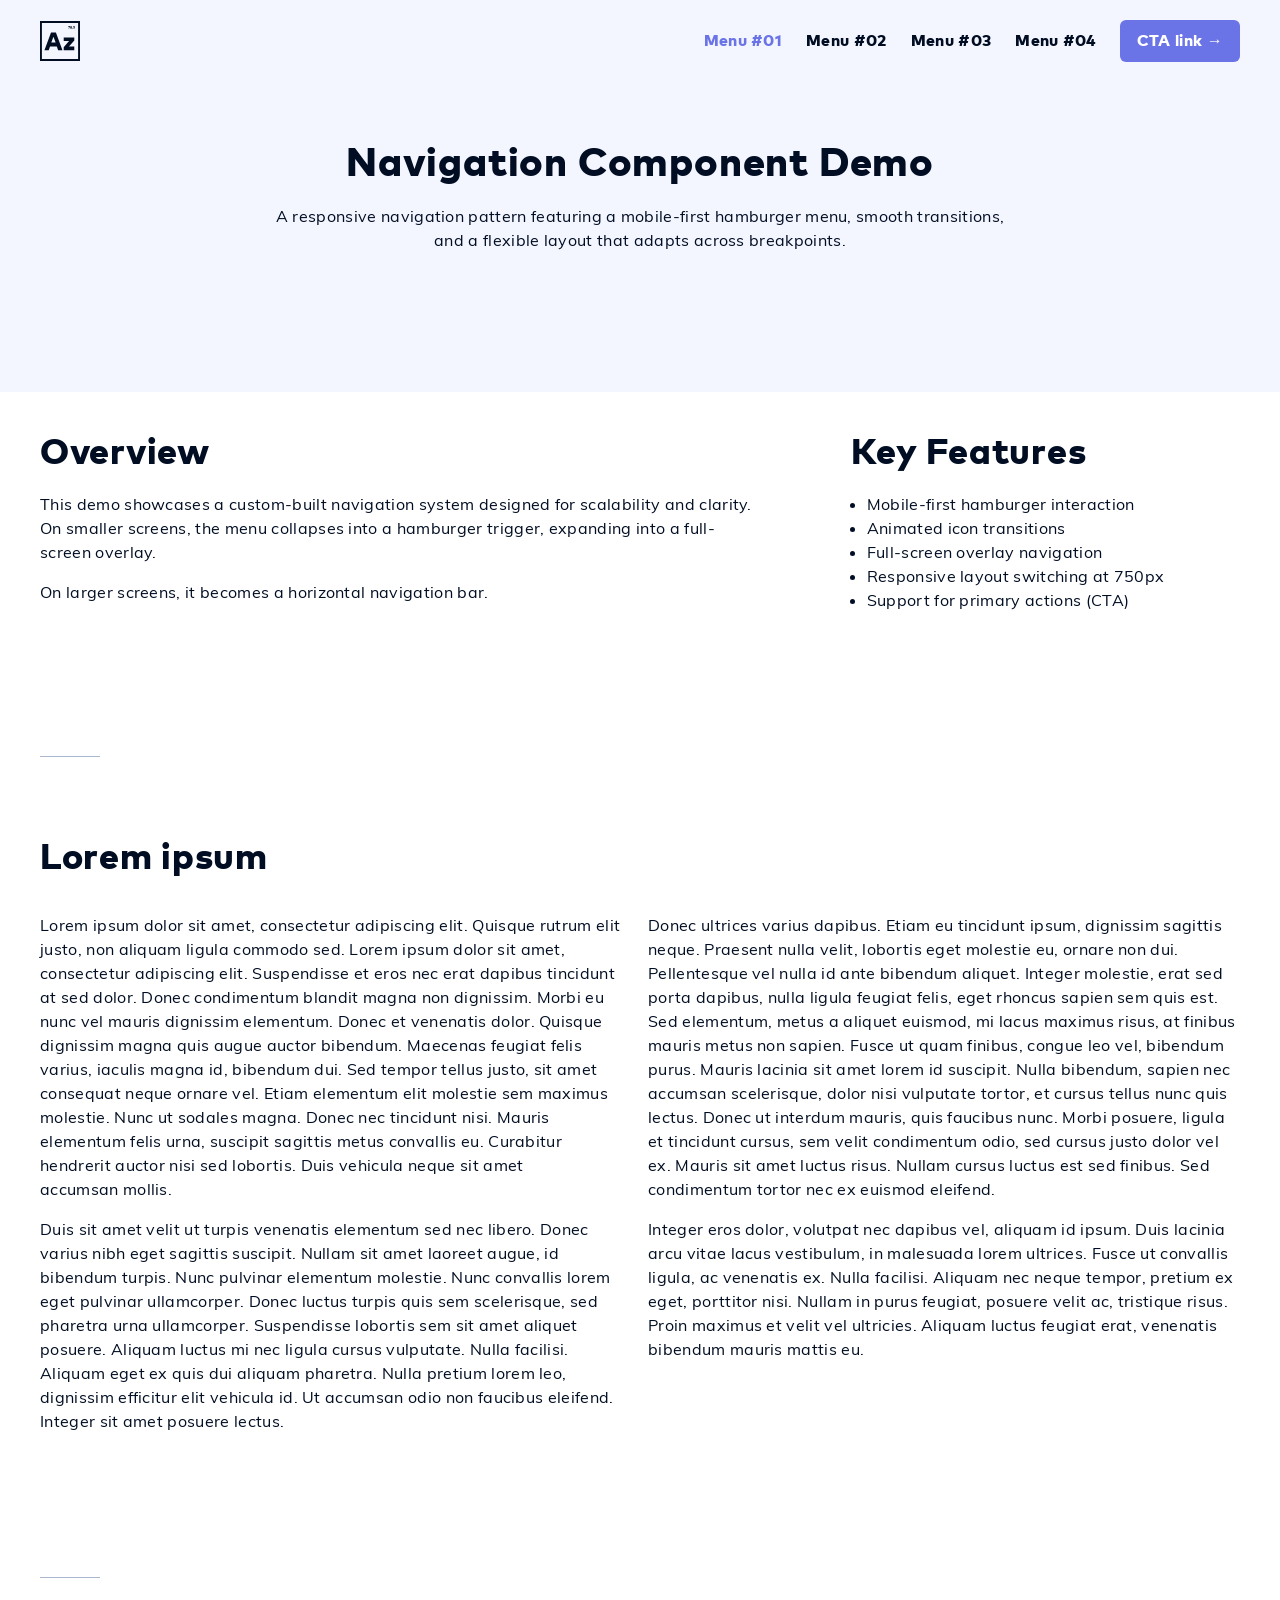
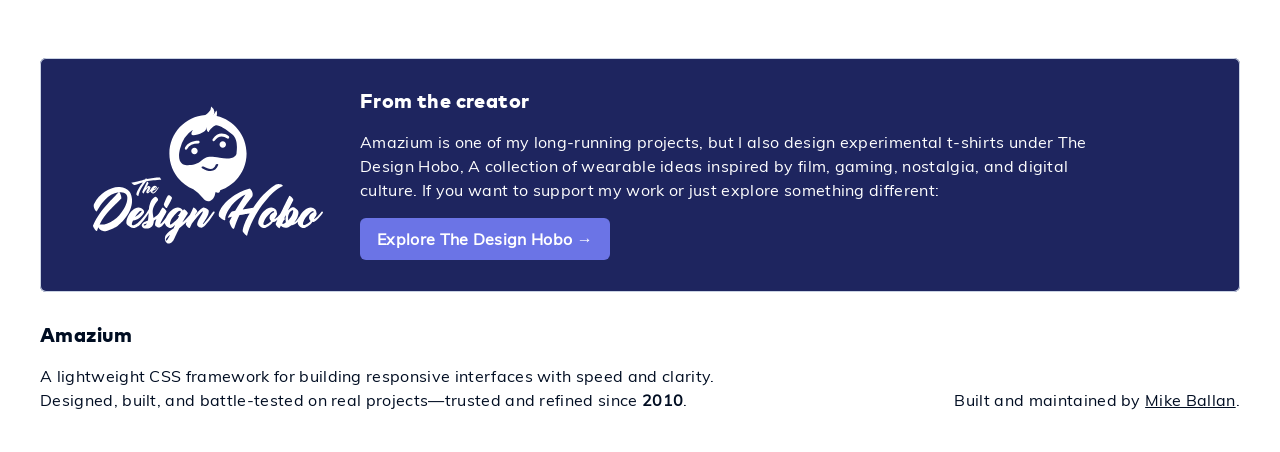
==== commit 5bda8876: "Navigation demo Updates demo for the navigation to include new JS listener and styling" ====
--- a/navigation.html
+++ b/navigation.html
@@ -2,12 +2,12 @@
 <html lang="en">
 <head>
 	<meta charset="utf-8" />
-	<title>Amazium</title>
+	<title>Amazium - Navigation Demo</title>
 	<meta name="description" content="">
 	<meta name="author" content="">
 	<!--[if lt IE 9]>
 			<script src="http://html5shim.googlecode.com/svn/trunk/html5.js"></script>
-	<![endif]-->
+	<![endif]--> 
 
 	<!-- Mobile Specific Metas -->
 	<meta name="viewport" content="width=device-width, initial-scale=1, maximum-scale=1" />
@@ -18,16 +18,16 @@
 	<link rel="stylesheet" href="style/utilities.css">
 	<link rel="stylesheet" href="style/grid.css">
 	<link rel="stylesheet" href="style/typography.css">
-	<link rel="stylesheet" href="style/layout.css">
+	<link rel="stylesheet" href="style/layout.css?refreshcss=3">
 
-	<!-- CSS -->
+	<!-- CSS - Components -->
 	<link rel="stylesheet" href="style/avatar.css">
+	<link rel="stylesheet" href="style/badge.css">
 	<link rel="stylesheet" href="style/button.css">
 	<link rel="stylesheet" href="style/card.css">
 	<link rel="stylesheet" href="style/dialog.css">
 	<link rel="stylesheet" href="style/lists.css">
-	<link rel="stylesheet" href="style/navigation.css">
-	<link rel="stylesheet" href="style/pill.css">
+	<link rel="stylesheet" href="style/navigation.css?refreshcss=1">
 	<link rel="stylesheet" href="style/table.css">
 
 	<!-- CSS - Forms -->
@@ -35,8 +35,7 @@
 	<link rel="stylesheet" href="style/form-base.css">
 	<link rel="stylesheet" href="style/form-behaviour.css">
 
-	<!-- <script type="text/javascript" src="js/jquery-3.4.1.min.js"></script> -->
-	<!-- <script type="text/javascript" src="js/active.js"></script> -->
+	<!-- Scripts -->
 	<script src="js/scripts.js" defer></script>
 	
 	<!-- Favicons -->
@@ -51,24 +50,61 @@
 
 <nav class="navigation" id="navigation">
 	<div class="navigation__title">
-		<a href=""><svg xmlns="http://www.w3.org/2000/svg" width="63" height="63" viewBox="0 0 63 63" class="icon icon--logo"><path d="M63 0v63H0V0zm-3 3H3v57h57zM25.044 18l10.352 28h-6.863l-2.043-5.88H15.77L13.728 46H7l10.352-28zM54 26v4.71l-8.332 9.643H54V46H37.354v-4.567l8.332-9.786h-8.332V26zm-32.802-1-3.427 9h6.854zm30.18-14.233q.224 0 .392.172a.574.574 0 0 1 0 .811.533.533 0 0 1-.786 0 .57.57 0 0 1-.002-.81.54.54 0 0 1 .396-.173m3.402-2.7v.807h-1.437l-.015.595h.361l.2.008q.481.044.768.304.343.312.343.83 0 .597-.392.955-.392.36-1.002.359-.41 0-.751-.144a1.8 1.8 0 0 1-.452-.27l-.124-.114.422-.643.111.094q.122.091.289.165.25.111.5.111.251 0 .385-.123a.43.43 0 0 0 .133-.331q0-.38-.511-.422l-.136-.006h-.907l.047-2.174zM48.956 8q.382 0 .693.128.31.13.498.38a.95.95 0 0 1 .188.585q0 .584-.554.85.645.267.645.88a.92.92 0 0 1-.2.59 1.23 1.23 0 0 1-.532.38 2 2 0 0 1-.738.129q-.407 0-.738-.128a1.23 1.23 0 0 1-.532-.382.92.92 0 0 1-.2-.588q0-.617.642-.882-.55-.265-.55-.85 0-.332.187-.583a1.15 1.15 0 0 1 .496-.38Q48.573 8 48.956 8m-1.767.068v.687l-1.447 3.1h-1.011l1.446-2.973h-1.643v-.814zm1.767 2.212a.62.62 0 0 0-.388.12.39.39 0 0 0-.157.326q0 .207.156.32a.64.64 0 0 0 .389.113.64.64 0 0 0 .386-.113.37.37 0 0 0 .156-.32.39.39 0 0 0-.157-.327.6.6 0 0 0-.385-.119m0-1.504a.53.53 0 0 0-.338.106.35.35 0 0 0-.134.295q0 .192.134.301.134.11.338.11a.5.5 0 0 0 .335-.11.37.37 0 0 0 .134-.301.35.35 0 0 0-.134-.295.53.53 0 0 0-.335-.106"/></svg></a>
+		<a href="#"><svg xmlns="http://www.w3.org/2000/svg" width="63" height="63" viewBox="0 0 63 63" class="icon icon--logo"><path d="M63 0v63H0V0zm-3 3H3v57h57zM25.044 18l10.352 28h-6.863l-2.043-5.88H15.77L13.728 46H7l10.352-28zM54 26v4.71l-8.332 9.643H54V46H37.354v-4.567l8.332-9.786h-8.332V26zm-32.802-1-3.427 9h6.854zm30.18-14.233q.224 0 .392.172a.574.574 0 0 1 0 .811.533.533 0 0 1-.786 0 .57.57 0 0 1-.002-.81.54.54 0 0 1 .396-.173m3.402-2.7v.807h-1.437l-.015.595h.361l.2.008q.481.044.768.304.343.312.343.83 0 .597-.392.955-.392.36-1.002.359-.41 0-.751-.144a1.8 1.8 0 0 1-.452-.27l-.124-.114.422-.643.111.094q.122.091.289.165.25.111.5.111.251 0 .385-.123a.43.43 0 0 0 .133-.331q0-.38-.511-.422l-.136-.006h-.907l.047-2.174zM48.956 8q.382 0 .693.128.31.13.498.38a.95.95 0 0 1 .188.585q0 .584-.554.85.645.267.645.88a.92.92 0 0 1-.2.59 1.23 1.23 0 0 1-.532.38 2 2 0 0 1-.738.129q-.407 0-.738-.128a1.23 1.23 0 0 1-.532-.382.92.92 0 0 1-.2-.588q0-.617.642-.882-.55-.265-.55-.85 0-.332.187-.583a1.15 1.15 0 0 1 .496-.38Q48.573 8 48.956 8m-1.767.068v.687l-1.447 3.1h-1.011l1.446-2.973h-1.643v-.814zm1.767 2.212a.62.62 0 0 0-.388.12.39.39 0 0 0-.157.326q0 .207.156.32a.64.64 0 0 0 .389.113.64.64 0 0 0 .386-.113.37.37 0 0 0 .156-.32.39.39 0 0 0-.157-.327.6.6 0 0 0-.385-.119m0-1.504a.53.53 0 0 0-.338.106.35.35 0 0 0-.134.295q0 .192.134.301.134.11.338.11a.5.5 0 0 0 .335-.11.37.37 0 0 0 .134-.301.35.35 0 0 0-.134-.295.53.53 0 0 0-.335-.106"/></svg></a>
 	</div>
 	<ol class="navigation__menu">
-		<li><a href="">Menu #01</a></li>
-		<li><a href="">Menu #02</a></li>
-		<li><a href="">Menu #03</a></li>
-		<li><a href="">Menu #04</a></li>
-		<li><a href="">Menu #05</a></li>
-		<li><a href="" class="btn">CTA →</a></li>
+		<li class="active"><a href="">Menu #01</a></li>
+		<li><a href="#">Menu #02</a></li>
+		<li><a href="#">Menu #03</a></li>
+		<li><a href="#">Menu #04</a></li>
+		<li><a href="#" class="btn">CTA link →</a></li>
 	</ol>
 </nav>
 
+<header class="demo--header">
+	<div class="grid">
+		<div class="grid__item grid__item--span-12 txt--center">
+			<h1>Navigation Component Demo</h1>
+			<p>A responsive navigation pattern featuring a mobile-first hamburger menu, smooth transitions, and a flexible layout that adapts across breakpoints.</p>
+		</div>
+	</div>
+</header>
+
 <section class="demo--section">
 	<div class="grid">
-		<div class="grid__item grid__item--span-12">
-		<h1>Title</h1>
-		<p>Lorem ipsum dolor sit amet, consectetur adipiscing elit. Cras nec velit placerat, egestas mi pellentesque, fringilla risus. Maecenas dapibus porttitor dui, a finibus neque consequat ut. Pellentesque vehicula mauris eu enim volutpat, eu dignissim turpis scelerisque. Aliquam erat volutpat. Mauris sit amet sem suscipit tellus ornare commodo. Etiam magna ligula, euismod at finibus eu, elementum vitae nisl. Etiam in metus enim. Cras sed nulla erat. Integer vestibulum nulla vitae mi placerat iaculis. Quisque fringilla erat nibh, a viverra mauris tempus a. Proin odio enim, hendrerit sed lacus vitae, gravida interdum lectus.</p>
-		<p>Maecenas aliquam augue a venenatis congue. Aliquam erat volutpat. Aenean quis eleifend eros. Vestibulum lectus risus, viverra a facilisis nec, luctus non elit. In cursus condimentum volutpat. Praesent imperdiet consequat turpis, a pellentesque dui congue eu. Pellentesque at imperdiet quam.</p>
+		<div class="grid__item grid__item--span-8">
+			<h2>Overview</h2>
+			<p>This demo showcases a custom-built navigation system designed for scalability and clarity. On smaller screens, the menu collapses into a hamburger trigger, expanding into a full-screen overlay.</p>
+			<p>On larger screens, it becomes a horizontal navigation bar.</p>
+		</div>
+		<div class="grid__item grid__item--span-4">
+			<h2>Key Features</h2>
+			<ul>
+				<li>Mobile-first hamburger interaction</li>
+				<li>Animated icon transitions</li>
+				<li>Full-screen overlay navigation</li>
+				<li>Responsive layout switching at 750px</li>
+				<li>Support for primary actions (CTA)</li>
+			</ul>
+		</div>
+	</div>
+</section>
+
+<section class="demo--section">
+	<div class="grid">
+		<div class="grid__item grid__item--span-6">
+			<hr>
+			<h2>Lorem ipsum</h2>
+		</div>
+	</div>
+	<div class="grid">
+		<div class="grid__item grid__item--span-6">
+			<p>Lorem ipsum dolor sit amet, consectetur adipiscing elit. Quisque rutrum elit justo, non aliquam ligula commodo sed. Lorem ipsum dolor sit amet, consectetur adipiscing elit. Suspendisse et eros nec erat dapibus tincidunt at sed dolor. Donec condimentum blandit magna non dignissim. Morbi eu nunc vel mauris dignissim elementum. Donec et venenatis dolor. Quisque dignissim magna quis augue auctor bibendum. Maecenas feugiat felis varius, iaculis magna id, bibendum dui. Sed tempor tellus justo, sit amet consequat neque ornare vel. Etiam elementum elit molestie sem maximus molestie. Nunc ut sodales magna. Donec nec tincidunt nisi. Mauris elementum felis urna, suscipit sagittis metus convallis eu. Curabitur hendrerit auctor nisi sed lobortis. Duis vehicula neque sit amet accumsan mollis.</p>
+			<p>Duis sit amet velit ut turpis venenatis elementum sed nec libero. Donec varius nibh eget sagittis suscipit. Nullam sit amet laoreet augue, id bibendum turpis. Nunc pulvinar elementum molestie. Nunc convallis lorem eget pulvinar ullamcorper. Donec luctus turpis quis sem scelerisque, sed pharetra urna ullamcorper. Suspendisse lobortis sem sit amet aliquet posuere. Aliquam luctus mi nec ligula cursus vulputate. Nulla facilisi. Aliquam eget ex quis dui aliquam pharetra. Nulla pretium lorem leo, dignissim efficitur elit vehicula id. Ut accumsan odio non faucibus eleifend. Integer sit amet posuere lectus.</p>
+		</div>
+		<div class="grid__item grid__item--span-6">
+			<p>Donec ultrices varius dapibus. Etiam eu tincidunt ipsum, dignissim sagittis neque. Praesent nulla velit, lobortis eget molestie eu, ornare non dui. Pellentesque vel nulla id ante bibendum aliquet. Integer molestie, erat sed porta dapibus, nulla ligula feugiat felis, eget rhoncus sapien sem quis est. Sed elementum, metus a aliquet euismod, mi lacus maximus risus, at finibus mauris metus non sapien. Fusce ut quam finibus, congue leo vel, bibendum purus. Mauris lacinia sit amet lorem id suscipit. Nulla bibendum, sapien nec accumsan scelerisque, dolor nisi vulputate tortor, et cursus tellus nunc quis lectus. Donec ut interdum mauris, quis faucibus nunc. Morbi posuere, ligula et tincidunt cursus, sem velit condimentum odio, sed cursus justo dolor vel ex. Mauris sit amet luctus risus. Nullam cursus luctus est sed finibus. Sed condimentum tortor nec ex euismod eleifend.</p>
+			<p>Integer eros dolor, volutpat nec dapibus vel, aliquam id ipsum. Duis lacinia arcu vitae lacus vestibulum, in malesuada lorem ultrices. Fusce ut convallis ligula, ac venenatis ex. Nulla facilisi. Aliquam nec neque tempor, pretium ex eget, porttitor nisi. Nullam in purus feugiat, posuere velit ac, tristique risus. Proin maximus et velit vel ultricies. Aliquam luctus feugiat erat, venenatis bibendum mauris mattis eu.</p>
 		</div>
 	</div>
 </section>
--- a/style/layout.css
+++ b/style/layout.css
@@ -13,6 +13,7 @@
 */
 .demo--grid                                    	{ padding:var(--space-2); background:var(--color-ui-400); align-items:center; text-align:center; font-size: var(--text-xs); color:var(--color-ui-800); text-transform:uppercase; border-radius:var(--space-1); overflow:hidden; }
 .demo--section                                 	{ padding:40px; display:flex; flex-direction:column; gap:var(--space-8); }
+.demo--header                                 	{ padding:140px 40px; display:flex; flex-direction:column; gap:var(--space-8); background-color:var(--color-brand-100); }
 .demo--colors                                  	{ padding-inline-start:0; display:grid; grid-template-columns: repeat( auto-fit, minmax(220px, 1fr) ); gap:var(--space-4); font-size:var(--text-xs); }
 .demo--colors li                               	{ padding:var(--space-4); height:80px; line-height: var(--leading-xs); display:flex; flex-direction:column; justify-content:flex-end; border-radius:var(--radius-md); }
 .demo-brand-100                                	{ background-color:var(--color-brand-100); }
@@ -39,8 +40,8 @@
 .demo-ui-700                                   	{ background-color:var(--color-ui-700); color:var(--color-ui-0); }
 .demo-ui-800                                   	{ background-color:var(--color-ui-800); color:var(--color-ui-0); }
 .demo-ui-900                                   	{ background-color:var(--color-ui-900); color:var(--color-ui-0); }
-.card.card--design-hobo 						{ padding:var(--space-4); background-color:var(--color-brand-800); color:var(--color-ui-0); }
-.icon--hobo 									{ width:230px; height:140px; }
+.card.card--design-hobo 												{ padding:var(--space-4); background-color:var(--color-brand-800); color:var(--color-ui-0); }
+.icon--hobo 																		{ width:230px; height:140px; }
 
 /***********************************************
 Tablet - This applies from 750px onwards
@@ -60,5 +61,5 @@
 Desktop HD - This applies from 1200px onwards
 ***********************************************/
 @media (min-width:1200px)                       {
-  
+	
 }
--- a/style/badge.css
+++ b/style/badge.css
@@ -0,0 +1,67 @@
+/*
+ * Amazium CSS Framework
+ * https://amazium.co.uk
+ *
+ * A lightweight, modern CSS framework built with Grid & Flexbox.
+ * Designed and maintained by Mike Ballan.
+ *
+ * Licensed under MIT (https://opensource.org/licenses/MIT)
+ */
+
+/***********************************************
+Mobile First - This applies from 0px to 749px
+***********************************************/
+
+/***** Pill - Default *****/
+.pill                                           { padding:var(--space-1) var(--space-3); min-height:20px; display:inline-flex; min-height:26px; align-self:flex-start; line-height:initial; align-items:center; justify-content:center; gap:8px; font-size:var(--text-sm); font-weight:bold; background-color:var(--color-mist); fill:currentColor; color:var(--color-ui-900); border:1px solid var(--color-ui-600); border-radius:var(--radius-pill); vertical-align:middle; transition:background 0.33s cubic-bezier(0.33, 0, 0.2, 1) 0s; }
+.pill+.pill,
+.pill--right                                  	{ margin-left:6px; }
+
+/***** Sizes *****/
+.pill--sm                                       { padding:4px 8px; font-size:var(--text-xs); min-height:12px; }
+.pill--sm .icon                                 { width:10px; height:10px; }
+.pill--lg                                       { padding:4px 16px; font-size:var(--text-md); min-height:40px; }
+
+/***** Colors *****/
+.pill--default-solid                            { background-color:var(--color-ui-900); color:var(--color-ui-0); border-color:var(--color-ui-900); }
+
+.pill--info                                     { background-color:var(--color-info-100); color:var(--color-info-500); border-color:var(--color-info-500); }
+.pill--info-solid                               { background-color:var(--color-info-500); color:var(--color-ui-0); border-color:var(--color-info-500); }
+
+.pill--negative                                 { background-color:var(--color-negative-100); color:var(--color-negative-500); border-color:var(--color-negative-500); }
+.pill--negative-solid                           { background-color:var(--color-negative-500); color:var(--color-ui-0); border-color:var(--color-negative-500); }
+
+.pill--positive                                 { background-color:var(--color-positive-100); color:var(--color-positive-500); border-color:var(--color-positive-500); }
+.pill--positive-solid                           { background-color:var(--color-positive-500); color:var(--color-ui-0); border-color:var(--color-positive-500); }
+
+.pill--warning                                  { background-color:var(--color-warning-100); color:var(--color-warning-500); border-color:var(--color-warning-500); }
+.pill--warning-solid                            { background-color:var(--color-warning-500); color:var(--color-ui-0); border-color:var(--color-warning-500); }
+
+.pill--snow                                     { background-color:transparent; color:var(--color-ui-0); border-color:var(--color-ui-0); }
+.pill--snow-solid                               { background-color:var(--color-ui-0); border-color:var(--color-ui-0); }
+
+.pill--ghost                                    { background-color:transparent; border-color:var(--color-ui-500); }
+
+
+/***********************************************
+Tablet - This applies from 750px onwards
+***********************************************/
+@media (min-width:750px)                        {
+
+}
+
+
+/***********************************************
+Screen - This applies from 1200px onwards
+***********************************************/
+@media (min-width:1200px) 						{
+
+}
+
+
+/***********************************************
+Desktop HD
+***********************************************/
+@media (min-width:1440px)                       {
+
+}
--- a/style/navigation.css
+++ b/style/navigation.css
@@ -20,7 +20,7 @@
 .hamburger.active .middle 											{ opacity:0; }
 
 /* Navigation */
-.navigation 																		{ padding:40px; width:100vw; height:100vh; color: var(--color-ui-0); background-color:var(--color-brand-900); display:flex; gap:var(--space-6); flex-direction:column; position:fixed; top:0; left:100vw; z-index:99; transition:all 0.2s ease;
+.navigation 																		{ padding:40px; width:100vw; height:100vh; color:var(--color-ui-0); background-color:var(--color-brand-900); display:flex; gap:var(--space-6); flex-direction:column; position:fixed; top:0; left:100vw; z-index:99; transition:all 0.2s ease;
 	&.show 																				{ left:0; transition:all 0.2s ease; }
 }
 
@@ -31,8 +31,12 @@
 
 /* Navigation Menu */
 .navigation__menu 															{ margin:0; padding:0; list-style:none; font-family:'txt-title', sans-serif; font-size:var(--text-md); display:flex; flex-direction:column; gap:var(--space-6);
-	li 																						{ display:flex;  }
-	a 																						{ text-decoration:none; display:flex; align-items: center; }
+	li 																						{ display:flex;
+		&.active 																		{ color:var(--color-brand-500);
+			&:hover 																	{ color:var(--color-brand-500); }
+		}
+	}
+	a 																						{ text-decoration:none; display:flex; flex:1; gap:var(--space-2); align-items:center; position:relative; transition:all 0.2s ease; }
 }
 
 
@@ -42,13 +46,18 @@
 @media (min-width:750px)                        {
 	.hamburger 																		{ display:none; }  
 	
-	.navigation 																	{ margin-top:20px; padding:0 40px; max-width:inherit; height:inherit; color: var(--color-ui-900); background-color:transparent; flex-direction:row; justify-content:space-between; align-items: center; position:relative; left:0; }
+	.navigation 																	{ padding:20px 40px; max-width:inherit; height:inherit; color:var(--color-ui-900); background-color:transparent; flex-direction:row; justify-content:space-between; align-items:center; position:fixed; top:0; left:0;
+		&.navigation--active 												{ background-color:var(--color-brand-800); color:var(--color-ui-0); }
+	}
+
 	.navigation__title														{
 		.icon--logo																	{ width:40px; height:40px; }
 	}
 
 	.navigation__menu 														{ margin:0; padding:0; list-style:none; font-size:var(--text-sm); display:flex; flex-direction:row; gap:var(--space-6);
-		 li 																				{ justify-content:center; }
+		li 																					{ justify-content:center;
+			&:hover 																	{ color:var(--color-brand-500); }
+		}
 	}
 }
 
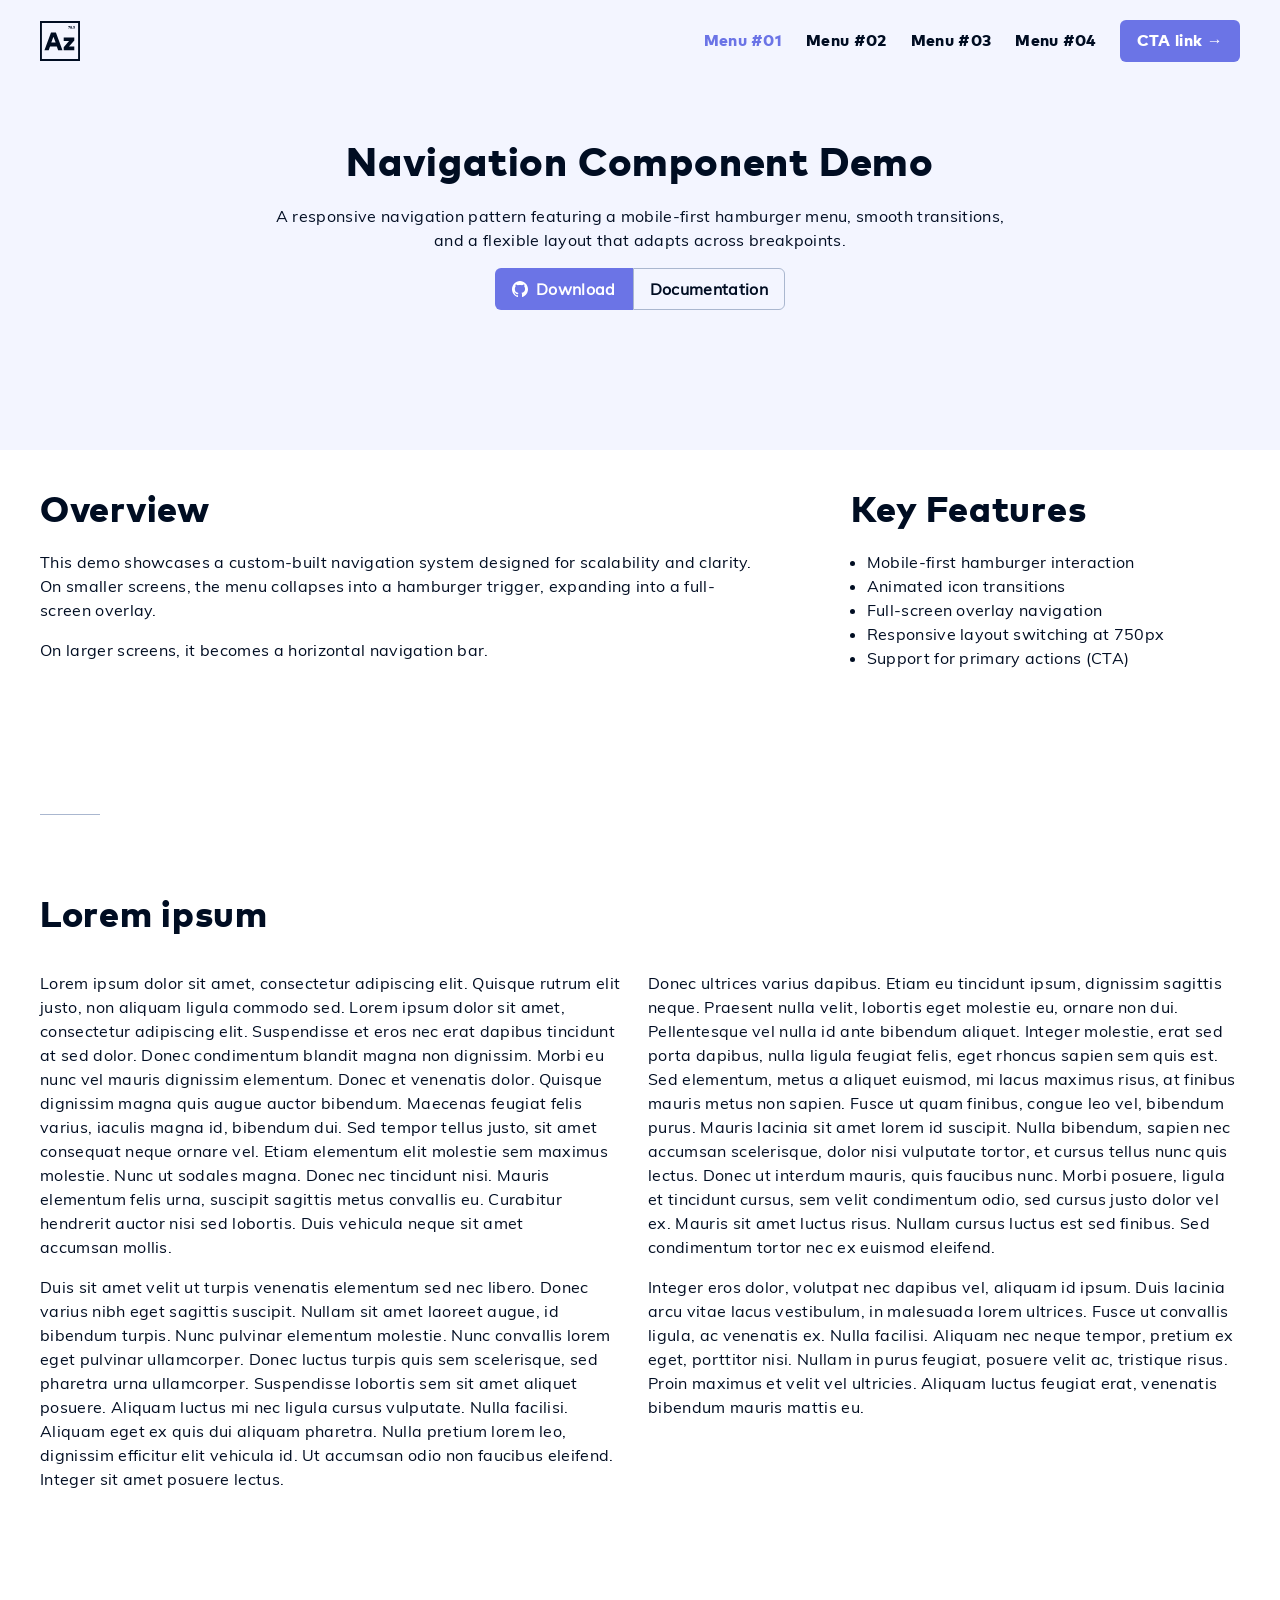
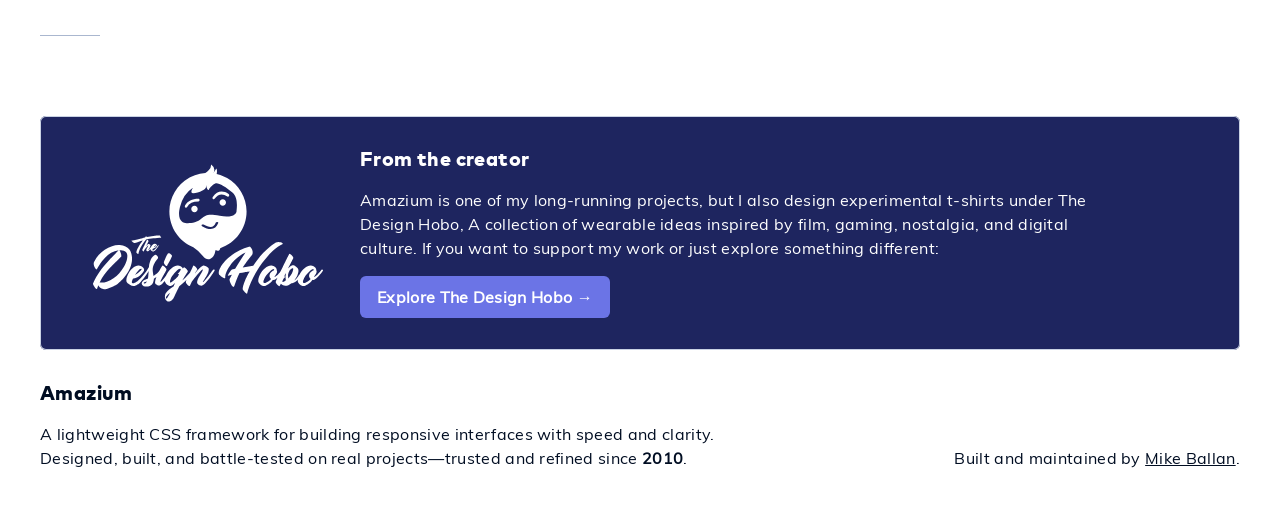
==== commit da8264e7: "Update navigation.html Adds download and document links" ====
--- a/navigation.html
+++ b/navigation.html
@@ -66,6 +66,10 @@
 		<div class="grid__item grid__item--span-12 txt--center">
 			<h1>Navigation Component Demo</h1>
 			<p>A responsive navigation pattern featuring a mobile-first hamburger menu, smooth transitions, and a flexible layout that adapts across breakpoints.</p>
+			<div class="btn-group">
+        <a href="https://github.com/MikeBallan/Amazium-5" target="_blank" class="btn"><svg aria-hidden="true" class="icon" width="64" height="64" viewBox="0 0 64 64"><path d="M32 0L32 0C14.3 0 0 15.3 0 33.4c0 14.4 9.2 26.3 21.7 30.6 1.6 0.3 2.3-0.7 2.3-1.6 0-0.7 0-3 0-5.6 -9 2-10.9-4.3-10.9-4.3 -1.3-3.6-3.5-4.9-3.5-4.9 -2.9-2 0.3-2 0.3-2 3.2 0.3 4.8 3.3 4.8 3.3 2.9 5.3 7.7 3.9 9.3 3 0.3-2 1-3.6 1.9-4.3 -6.7-1-14.5-3.6-14.5-16.4 0-3.6 1.3-6.6 3.2-8.9 -0.3-0.7-1.3-3.9 0.3-8.5 0 0 2.6-1 8.7 3.3 2.9-0.7 5.8-1 8.4-1s5.5 0.3 8 1c6.1-4.3 8.7-3.3 8.7-3.3 1.6 4.6 0.6 7.9 0.3 8.5 1.9 2.3 3.2 5.3 3.2 8.9 0 12.5-7.3 15.4-14.6 16.1 1.3 1 2.4 3 2.4 6.2 0 4.3 0 7.9 0 8.9 0 1 0.5 2 2.1 1.6C55 59.7 64 47.8 64 33.4 64.3 15.3 49.6 0 32 0z"></path></svg>Download</a>
+        <a href="http://www.amazium.co.uk" target="_blank" class="btn btn--ghost">Documentation</a>
+      </div>
 		</div>
 	</div>
 </header>
--- a/style/navigation.css
+++ b/style/navigation.css
@@ -11,6 +11,8 @@
 /***********************************************
 Mobile First - This applies from 0px to 749px
 ***********************************************/
+
+body.no-scroll 																	{ overflow:hidden; }
 
 /* Hamburger button  */
 .hamburger 																			{ width:50px; height:50px; border:none; background-color:var(--color-ui-0); box-shadow:var(--border-default); border-radius:var(--radius-sm); cursor:pointer; display:flex; align-items:center; justify-content:center; position:fixed; top:var(--space-5); right:var(--space-5); z-index:100; }
